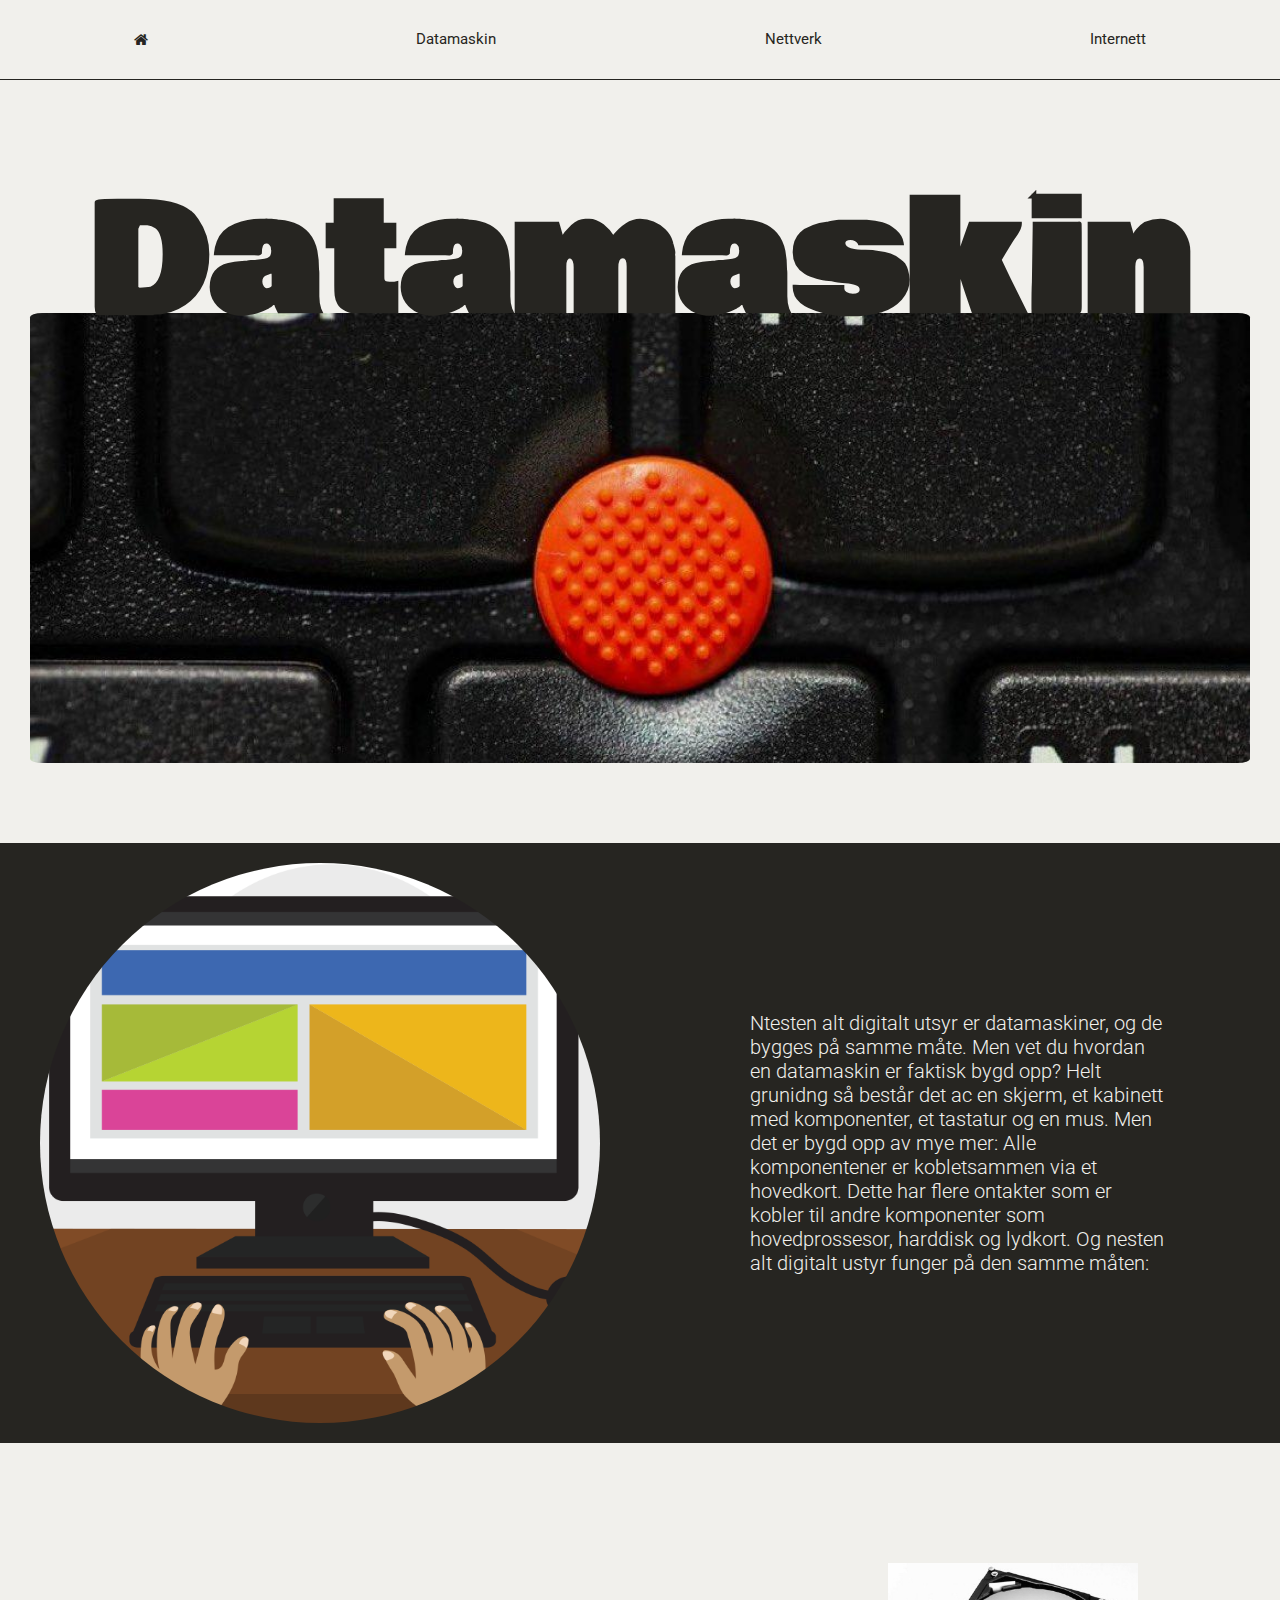
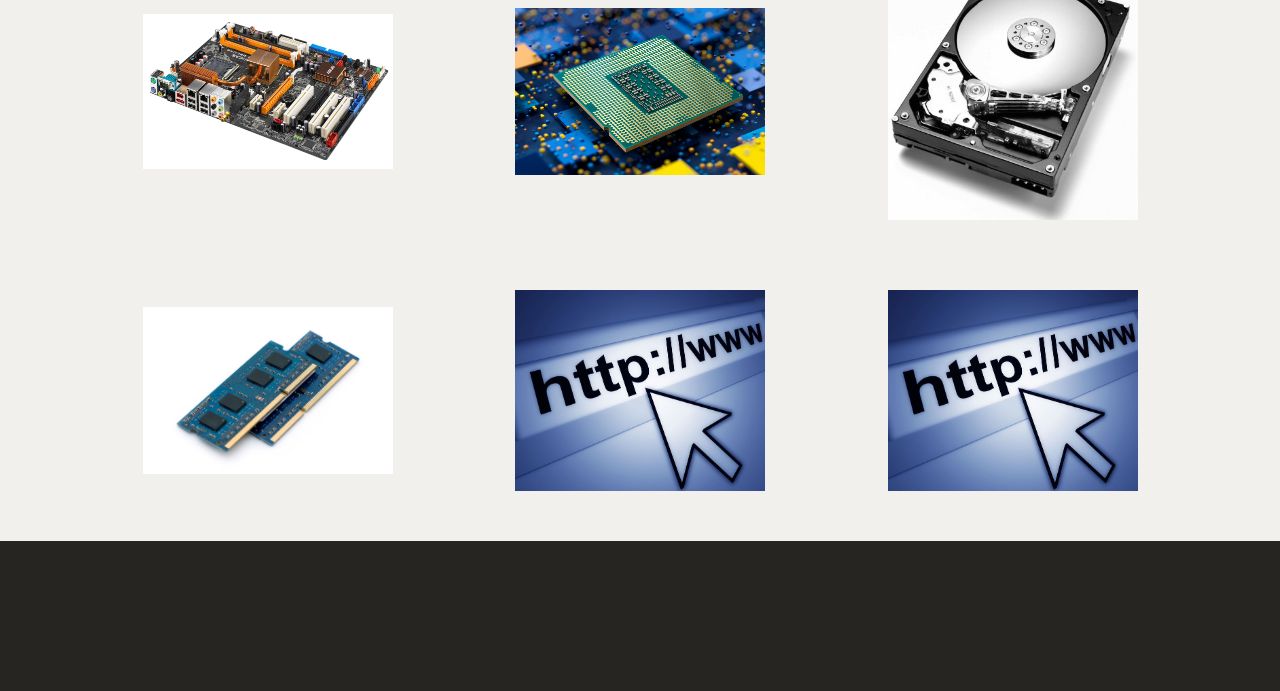
==== datamaskin.html @ 16591021 "Merge branch 'main' of https://github.com/annnemariej/Prosjekt-om-kommunikasjon-pc-utstyr" ====
<!DOCTYPE html>
<html lang="en">

<head>
    <meta charset="UTF-8">
    <meta name="viewport" content="width=device-width, initial-scale=1.0">
    <title>Datamaskin</title>
    <link rel="icon" type="image/x-icon" href="bilder/favicon/favicon_datamaskin.png">
    <link rel="stylesheet" type="text/css" href="style.css" />
    <link rel="stylesheet" href="https://cdnjs.cloudflare.com/ajax/libs/font-awesome/4.7.0/css/font-awesome.min.css">
    <style>
    </style>
</head>

<body class="datamaskin">
    <header>
        <nav>
            <a href="index.html" class="navknapp">
                <i class="fa fa-home"></i>
            </a>
            <a href="datamaskin.html" id="active" class="navknapp">
                Datamaskin
            </a>
            <a href="nettverk.html" class="navknapp">
                Nettverk
            </a>
            <a href="internett.html" class="navknapp">
                Internett
            </a>
        </nav>
        <div id="mellomrom">

        </div>
        <div class="overskrift">
            <h1>Datamaskin</h1>
        </div>
        <div class="hero-image">
        </div>

    </header>
    <main class="grid-container">
        <aside>
            <img class="bilde" src="bilder/datamaskin/pc.png">
        </aside>
        <article>
            <div class="hovedtekst">
                <p> Ntesten alt digitalt utsyr er datamaskiner, og de bygges på samme måte. Men vet du hvordan en datamaskin er faktisk bygd opp? 
                    Helt grunidng så består det ac en skjerm, et kabinett med komponenter, et tastatur og en mus. Men det er bygd opp av mye mer: Alle komponentener er kobletsammen via et hovedkort.
                    Dette har flere ontakter som er kobler til andre komponenter som hovedprossesor, harddisk og lydkort.   Og nesten alt digitalt ustyr funger på den samme måten:
                </p>
            </div>
        </article>
        <div class="bilder">
            <div class="bilde">
                <img src="bilder/datamaskin/hovedkortet.avif">
                <div class="tekst">
                    <p> Hovedkortet, kretskortet, brukes for å koble sammen de forskjellige delene i en datamaskin. 

                    </p>
                </div>
            </div>
            <div class="bilde">
                <img src="bilder/datamaskin/cpu.webp">
                <div class="tekst">
                    <p> I prosessoren blir koden i et dataprogram lest og utført.

                    </p>
                </div>
            </div>
            <div class="bilde">
                <img src="bilder/datamaskin/harddisk.png">
                <div class="tekst">
                    <p> Hardisken, sekundærminnet, lagrer operativsystem programmer og datafiler. PÅ grunn av dette har den stor lagringskapasitet.

                    </p>
                </div>
          
            </div>

            <div class="mellomrom">

            </div>

            <div class="bilde">
                <img src="bilder/datamaskin/ram.jpeg">
                <div class="tekst">
                    <p>I minnebrikket, også kjent som hurtigminne eller RAM, ligger de andre programmene og dataene som skal brukes lagret.

                    </p>
                </div>
            </div>
            <div class="bilde">
                <img src="bilder/internett/internett_bilde1.jpeg">
                <div class="tekst">
                    <p> Grafikkort tolker bilder og videoer og viser punktgraf på skjermen.

                    </p>
                </div>
            </div>
            <div class="bilde">
                <img src="bilder/internett/internett_bilde1.jpeg">
                <div class="tekst">
                    <p>Nettverkskortet har kommunikasjon med andre datamaskiner og enheter i omgivelsene. Kommunikasjonen er enten via kabel (ethernet, fiber) eller trådløst (Wi-Fi).

                    </p>
                </div>
        
            </div>
        </div>
    </main>
    <footer>

    </footer>
</body>

</html>
---- style.css ----
@import url('https://fonts.googleapis.com/css2?family=Roboto+Flex:opsz,wght@8..144,100..1000&family=Roboto:ital,wght@0,100;0,300;0,400;0,500;0,700;0,900;1,100;1,300;1,400;1,500;1,700;1,900&family=Rubik+80s+Fade&display=swap');
@import url('https://fonts.googleapis.com/css2?family=Poiret+One&family=Roboto+Flex:opsz,wght@8..144,100..1000&family=Roboto:ital,wght@0,100;0,300;0,400;0,500;0,700;0,900;1,100;1,300;1,400;1,500;1,700;1,900&family=Rubik+80s+Fade&family=Space+Grotesk:wght@300..700&display=swap');
@import url('https://fonts.googleapis.com/css2?family=Bowlby+One&family=Poiret+One&family=Roboto+Flex:opsz,wght@8..144,100..1000&family=Roboto:ital,wght@0,100;0,300;0,400;0,500;0,700;0,900;1,100;1,300;1,400;1,500;1,700;1,900&family=Rubik+80s+Fade&family=Space+Grotesk:wght@300..700&display=swap');

/* CSS style reset*/

* {
    margin: 0;
    padding: 0;
    box-sizing: border-box;
}

img {
    width: 100%;
}

/* Slutt av CSS style reset */

body {
    font-family: 'Roboto';
    font-weight: 100;
    background-color: rgb(241 240 236);
}

footer {
    height: 150px;
    margin-top: 30px;
    background-color: rgb(38, 37, 33);
    color: rgb(241 240 236);
}

/*HEADER*/

/* NAV */

header {
    margin-bottom: 50px;
}

nav {
    height: 80px;
    width: 100%;
    background-color: rgb(241 240 236);
    position: fixed;
    display: flex;
    justify-content: space-around;
    align-items: center;
    text-align: center;
    z-index: 1000;
    border-bottom: 1px solid rgb(38, 37, 33);
}

.internett nav {}

.navknapp {
    color: rgb(38, 37, 33);
    background-color: rgb(241 240 236);
    height: 80px;
    display: flex;
    align-items: center;
    font-size: 15px;
    text-decoration: none;
    font-family: 'Roboto';
    font-weight: 400;
    padding-inline: 20px;
    border-bottom: 0.5px solid rgb(38, 37, 33);

}

.navknapp:hover {
    background-color: rgb(88, 87, 85) !important;
    color: rgb(241 240 236);
    height: 80%;
    border-radius: 10%;
    animation: shaking 0.2s;
}

.fa-home {
    font-size: 90px;

}



#mellomrom {
    height: 70px;
    width: 100%;
}

/*nav a#active {
    background-color: rgb(38, 37, 33);
    color: rgb(66, 64, 55);
}*/



nav::after {
    content: '';
    position: absolute;
    height: 1px;
    background-color: rgb(38, 37, 33);
    bottom: 0;
    left: 0;
    margin: auto;
    height: 80%;
    border-radius: 10%;
    z-index: 9999;
}

@keyframes shaking {

    0%,
    50%,
    100% {
        transform: rotate(0deg);
    }

    20% {
        transform: rotate(3deg);
    }

    70% {
        transform: rotate(-3deg);
    }


}

/*NAV*/


.overskrift {
    display: flex;
    position: relative;
    color: rgb(38, 37, 33);
    font-size: 120px;
    justify-content: center;
    margin-bottom: 0;
    margin-top: 40px;
}

.overskrift h1 {
    font-family: "Bowlby One", sans-serif;
    font-weight: 900;
    font-size: 149px;
}

.index .overskrift {
    display: flex;
    position: relative;
    color: rgb(241 240 236);
    font-size: 120px;
    justify-content: center;
    margin-bottom: 0;
    margin-top: -7px;
    text-align: center;
    font-family: "Bowlby One", sans-serif;
    font-weight: 900;
    font-size: 50px;
}

header {
    margin-bottom: 50px;
}

#mellomrom {
    height: 105px;
    width: 100%;
}


/* HERO IMAGE*/

.index .hero-image {
    background-image: url(bilder/index/hero_image_index.jpg);
    background-size: cover;
    background-position: 100% 48%;
    display: flex;
    justify-content: center;
    margin: 30px;
    margin-top: -10px;
    border-radius: 1%;
    align-items: center;
    line-height: 150px;
}

.index .hero-image {
    height: 80vh;
    width: 100%;
}

.internett .hero-image {
    background-image: url(bilder/internett/internett_hero_image.jpg);
    background-size: cover;
    height: 450px;
    display: flex;
    justify-content: center;
    margin: 30px;
    margin-top: -66px;
    border-radius: 1%;
}

.internett .hero-image {
    height: 450px;
}

.datamaskin .hero-image {
    background-image: url(bilder/datamaskin/hero_image_datamaskin.jpg);
    background-size: cover;
    height: 450px;
    display: flex;
    justify-content: center;
    margin: 30px;
    margin-top: -66px;
    margin-bottom: 80px;
    border-radius: 1%;
}

.nettverk .hero-image {
    background-image: url(bilder/nettverk/nettverk_hero_image.jpg);
    background-size: cover;
    height: 450px;
    display: flex;
    justify-content: center;
    margin: 30px;
    margin-top: -66px;
    border-radius: 1%;
}

/* BODY*/

/* GRID CONTAINER*/

.grid-container {
    display: grid;
    grid-template-columns: 1fr 1fr 1fr 1fr;
}

.index .grid-container {
    grid-template-columns: 1fr 1fr 1fr 1fr;
    row-gap: 50px;
}

.internett .grid-container {
    display: grid;
    grid-template-columns: 1fr 1fr 1fr 1fr;

}

.datamaskin .grid-container {
    display: grid;
    grid-template-columns: 1fr 1fr 1fr 1fr;
    row-gap: 100px;

}

.nettverk .grid-container {
    display: grid;
    grid-template-columns: 1fr 1fr;
    grid-auto-rows: 450px;
    align-items: center;
    row-gap: 100px;

}

/* INDEX INNHOLD*/

.index article {
    grid-column: 1/3;
    grid-row: 1/3;
    padding: 20px;
    background-color: rgb(241 240 236);
    color: rgb(38, 37, 33);
    display: flex;
    align-items: center;
    justify-content: center;
}

.index aside {
    grid-column: 3/5;
    grid-row: 1/3;
    padding: 20px;
    background-color: rgb(241 240 236);
    color: rgb(38, 37, 33);
    display: flex;
    justify-content: center;
    align-items: center;
}

.index .bilder {
    grid-column: 1/5;
    grid-row: 3/5;
    background-color: rgb(241 240 236);
    color: rgb(38, 37, 33);
    display: flex;
    justify-content: space-evenly;
}


.index .fa-home {
    font-size: 40px;
}

.index .bilder .bilde:hover .tekst {
    opacity: 1;
    color: black;
    font-weight: 300;
}

.index .bilder .bilde {
    display: flex;
    justify-content: center;
    align-items: center;
}

.index .tekst {
    width: 200px;
    font-size: 12px;
    opacity: 0;
    position: absolute;
    display: flex;
    text-align: center;
    transition: 1.3s;
    font-weight: 300;
}

.index .bilder .bilde img {
    width: 300px;
    border-radius: 50%;
    height: 300px;
    object-fit: cover;
}

.index .bilder .bilde:hover img {
    opacity: 0.1;
}

.index .hovedtekst {
    width: 50%;
}

.index aside .bilde {
    width: 65%;
    padding: 20px;
}

/*INTERNETT INNHOLD*/

.internett aside {
    grid-column: 1/2;
    grid-row: 1/5;
    background-color: rgb(241 240 236);
    display: flex;
    flex-direction: column;
    justify-content: space-between;
    align-items: center;
}

.internett article {
    grid-column: 2/4;
    grid-row: 1/5;
    padding: 20px;
    background-color: rgb(241 240 236);
    display: flex;
    justify-content: center;

}

.internett .bilder {
    grid-column: 4/5;
    grid-row: 1/5;
    padding: 20px;
    background-color: rgb(241 240 236);
    display: flex;
    flex-direction: column;
    align-items: center;
    justify-content: space-between;
    flex-wrap: wrap;
    position: relative;
}

.internett aside .bilde {
    width: 100%;
    padding: 20px;
}

#bilde_lang {
    height: 400px;
    padding: 20px;
    object-fit: cover;
}

.internett .tekst {
    width: 200px;
    font-size: 12px;
    opacity: 0;
    position: absolute;
    flex-wrap: nowrap;
    display: flex;
    text-align: center;
    transition: 1.3s;
    font-weight: 300;
}

.internett .hovedtekst {
    width: 50%;
}

.internett .under_tekst {
    position: relative;
    font-size: 12px;
    width: 80%;
    padding: 20px;
}

.internett .bilder img {
    width: 250px;
}

.internett .bilder .sticker img {
    width: 70px;
    transform: translate(100%, 50%);
    position: absolute;
    z-index: 999;
}

.internett .bilder .bilde:hover img {
    opacity: 0.1;
}

.internett .bilder .bilde:hover .sticker img {
    opacity: 1;
}

.internett .bilder .bilde:hover .sticker {
    animation: shaking 0.3s;
}

.intenett .bilder .bilde:hover .tekst {
    opacity: 1;
    color: black;
    font-weight: 300;
}



.internett .bilde .sticker {
    position: absolute;
    transform: translate(100%, 50%);
    z-index: 999;
}

.internett .bilde {
    display: flex;
    align-items: center;
    justify-content: center;
}

.internett .fa-home {
    font-size: 40px;
}

/* DATAMASKIN INNHOLD*/

.datamaskin aside {
    grid-column: 1/3;
    grid-row: 1/2;
    background-color: rgb(38, 37, 33);
    display: flex;
    justify-content: center;
    align-items: center;
}

.datamaskin article {
    grid-column: 3/5;
    grid-row: 1/2;
    padding: 20px;
    background-color: rgb(38, 37, 33);
    display: flex;
    justify-content: center;
    align-items: center;

}

.datamaskin .bilder {
    grid-column: 1/5;
    grid-row: 2/4;
    padding: 20px;
    background-color: rgb(241 240 236);
    display: flex;
    align-items: center;
    justify-content: space-evenly;
    flex-wrap: wrap;
    position: relative;
}

.datamaskin aside .bilde {
    width: 600px;
    padding: 20px;
    border-radius: 50%;
    height: 600px;
    object-fit: cover;
}

.datamaskin .tekst {
    width: 200px;
    font-size: 12px;
    opacity: 0;
    position: absolute;
    flex-wrap: nowrap;
    display: flex;
    text-align: center;
    font-weight: 300;
    transition: 1.3s;
}

.datamaskin .hovedtekst {
    width: 70%;
    color: rgb(241 240 236);
    font-size: 20px;
    font-weight: 300;
}

.datamaskin .bilder img {
    width: 250px;
}

.datamaskin .bilder .bilde:hover img {
    opacity: 0.1;
}

.datamaskin .bilder .bilde:hover .sticker img {
    opacity: 1;
}

.datamaskin .bilder .bilde:hover .tekst {
    opacity: 1;
    color: black;
    font-weight: 300;
}

.datamaskin .bilder .bilde {
    display: flex;
    justify-content: center;
    align-items: center;
}

.datamaskin .mellomrom {
    width: 100%;
    height: 70px;
}

/*NETTVERK INNHOLD*/
.nettverk .bilder {
    grid-column: 1/3;
    grid-row: 3/4;
    padding: 20px;
    background-color: rgb(241 240 236);
    display: flex;
    flex-direction: row;
    align-items: center;
    justify-content: space-evenly;
    position: relative;
}

.nettverk #aside1 {
    grid-column: 1/2;
    grid-row: 1/2;
    background-color: rgb(241 240 236);
    display: flex;
    justify-content: center;
    align-items: center;
}

.nettverk #aside2 {
    grid-column: 2/3;
    grid-row: 2/3;
    background-color: rgb(241 240 236);
    display: flex;
    flex-direction: column;
    justify-content: space-between;
    align-items: center;
}

.nettverk #article1 {
    grid-column: 2/3;
    grid-row: 1/2;
    background-color: rgb(241 240 236);
    display: flex;
    justify-content: center;
    padding: 20px;
}

.nettverk #article2 {
    grid-column: 1/2;
    grid-row: 2/3;
    background-color: rgb(241 240 236);
    display: flex;
    justify-content: center;
    padding: 20px;
}

.nettverk  img {
    width: 80%;
}

.nettverk .bilder .bilde:hover img {
    opacity: 0.1;
}

.nettverk .bilder .bilde:hover .sticker img {
    opacity: 1;
}

.nettverk .bilder .bilde:hover .tekst {
    opacity: 1;
    color: black;
    font-weight: 300;
}

.nettverk .bilder .bilde {
    display: flex;
    justify-content: center;
    align-items: center;
}

.nettverk .tekst {
    width: 200px;
    font-size: 12px;
    opacity: 0;
    position: absolute;
    flex-wrap: nowrap;
    display: flex;
    text-align: center;
    transition: 1.3s;
    font-weight: 300;
}

.nettverk .under_tekst {
    display: flex;
    width: 60%;
    padding: 20px;
}

.nettverk .fa-home {
    font-size: 40px;
}

/*FOOTER*/

footer {
    height: 150px;
    margin-top: 30px;
    background-color: rgb(38, 37, 33);
    color: rgb(241 240 236);
}


/* MEDIA QUERIES*/
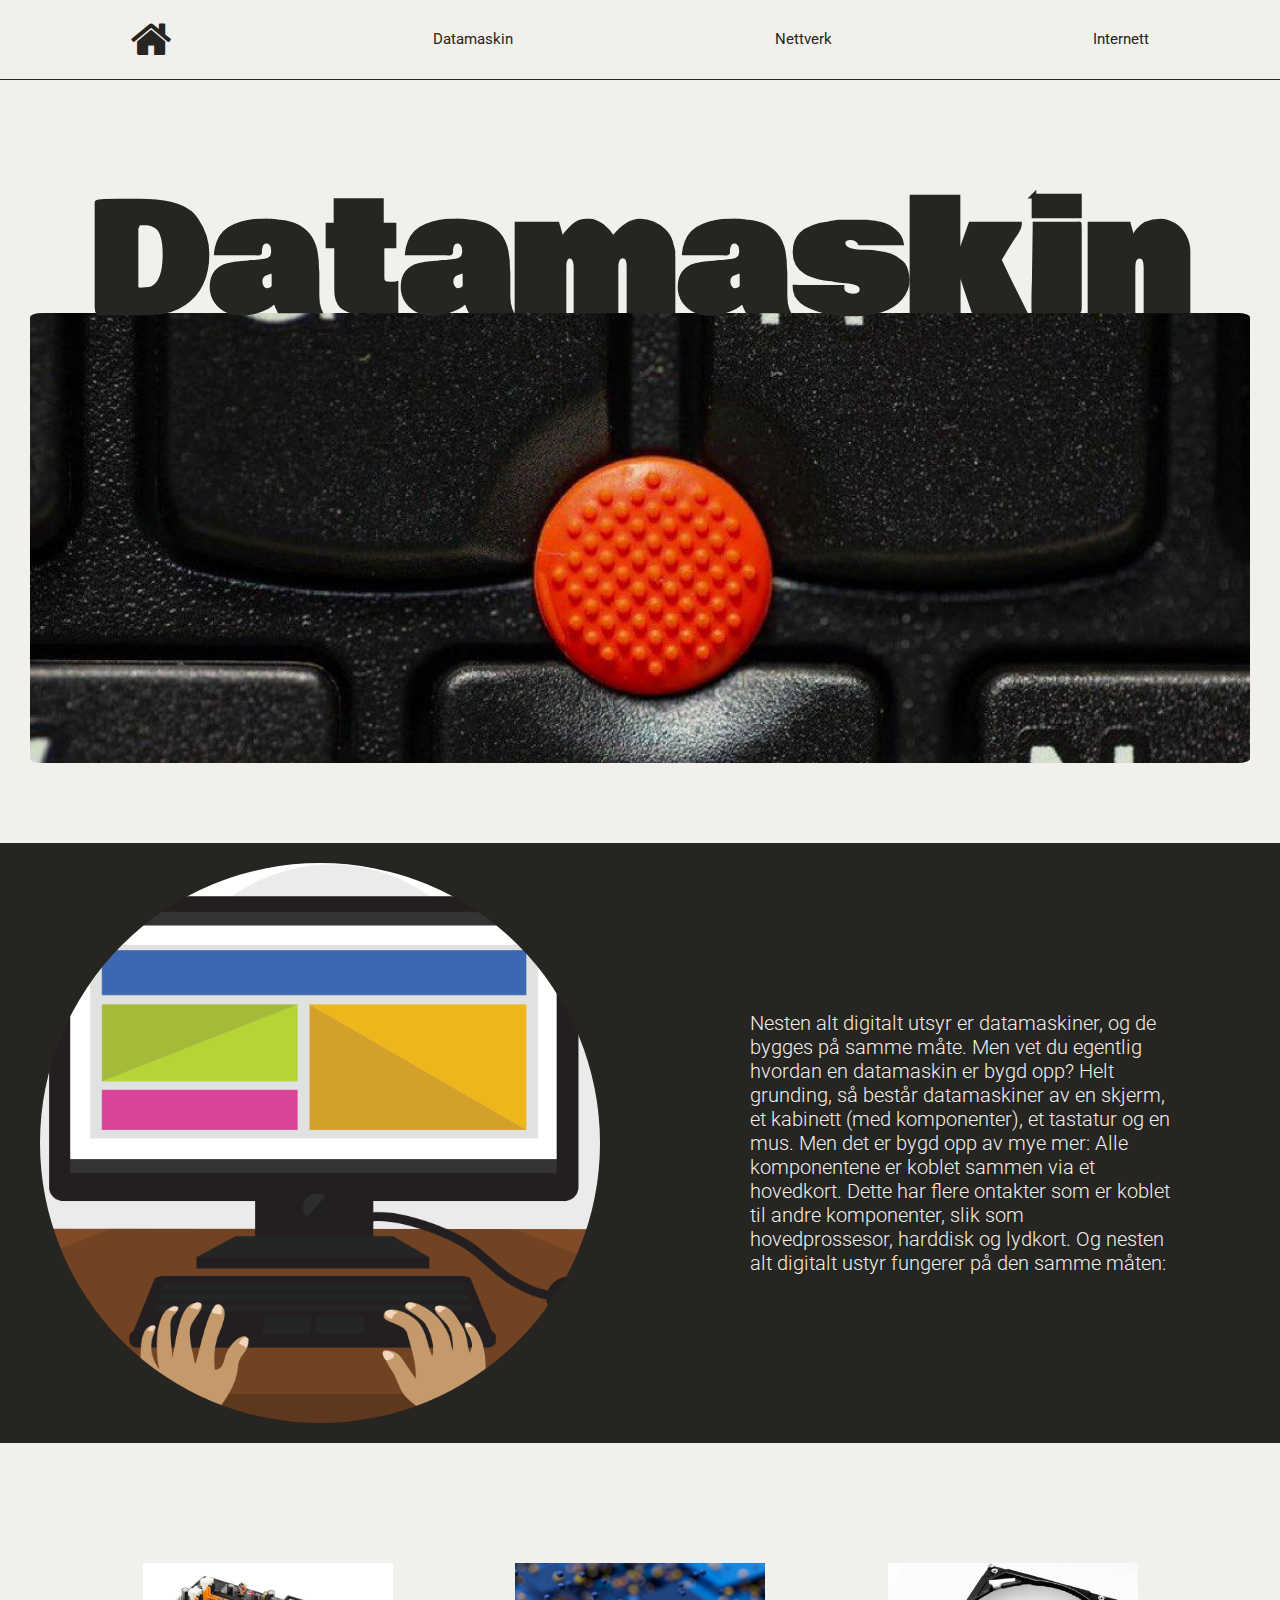
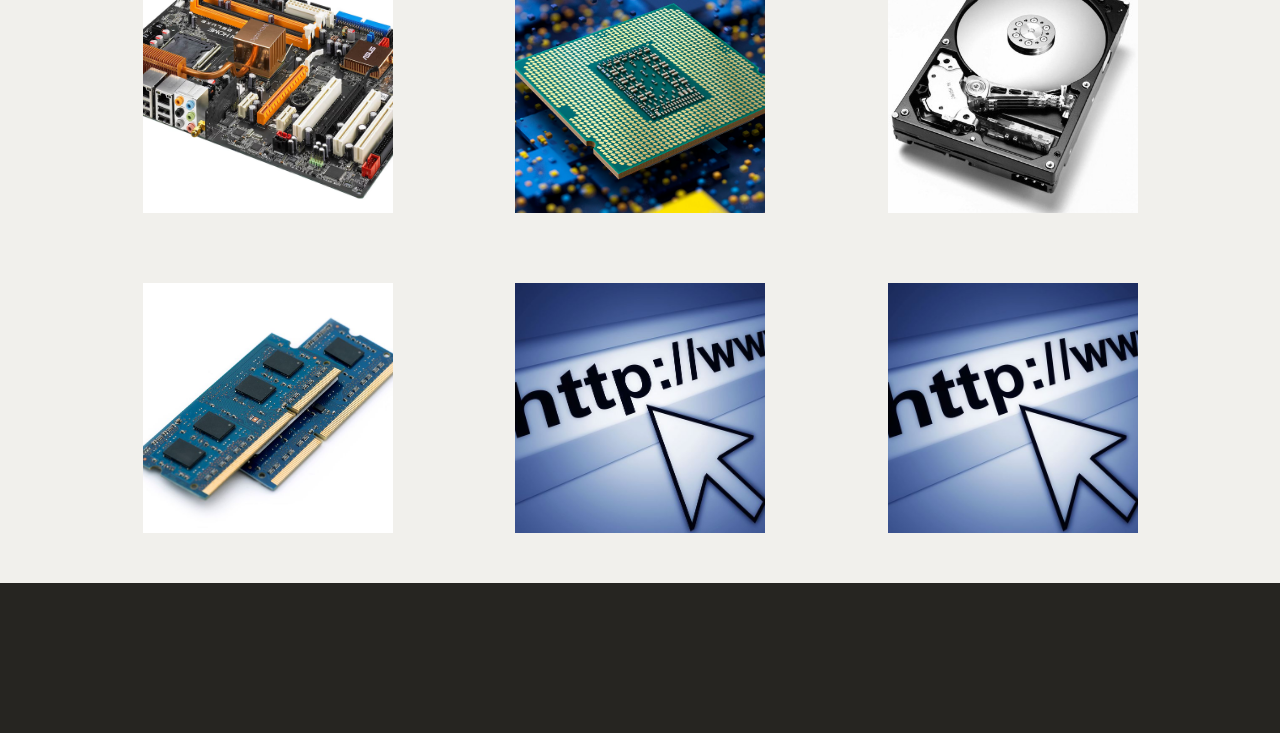
==== commit 272be152: "fiksa på noen skrivefeil" ====
--- a/datamaskin.html
+++ b/datamaskin.html
@@ -44,9 +44,9 @@
         </aside>
         <article>
             <div class="hovedtekst">
-                <p> Ntesten alt digitalt utsyr er datamaskiner, og de bygges på samme måte. Men vet du hvordan en datamaskin er faktisk bygd opp? 
-                    Helt grunidng så består det ac en skjerm, et kabinett med komponenter, et tastatur og en mus. Men det er bygd opp av mye mer: Alle komponentener er kobletsammen via et hovedkort.
-                    Dette har flere ontakter som er kobler til andre komponenter som hovedprossesor, harddisk og lydkort.   Og nesten alt digitalt ustyr funger på den samme måten:
+                <p> Nesten alt digitalt utsyr er datamaskiner, og de bygges på samme måte. Men vet du egentlig hvordan en datamaskin er bygd opp? 
+                    Helt grunding, så består datamaskiner av en skjerm, et kabinett (med komponenter), et tastatur og en mus. Men det er bygd opp av mye mer: Alle komponentene er koblet sammen via et hovedkort.
+                    Dette har flere ontakter som er koblet til andre komponenter, slik som hovedprossesor, harddisk og lydkort.   Og nesten alt digitalt ustyr fungerer på den samme måten:
                 </p>
             </div>
         </article>
--- a/style.css
+++ b/style.css
@@ -76,7 +76,7 @@
 }
 
 .fa-home {
-    font-size: 90px;
+    font-size: 44px !important;
 
 }
 
@@ -436,7 +436,7 @@
     animation: shaking 0.3s;
 }
 
-.intenett .bilder .bilde:hover .tekst {
+.internett .bilder .bilde:hover .tekst {
     opacity: 1;
     color: black;
     font-weight: 300;
@@ -492,6 +492,14 @@
     justify-content: space-evenly;
     flex-wrap: wrap;
     position: relative;
+}
+
+.datamaskin .bilder img {
+    width: 20%; 
+    aspect-ratio: 1; 
+    object-fit: cover; 
+    max-width: 100%; 
+    height: auto;
 }
 
 .datamaskin aside .bilde {
@@ -653,6 +661,9 @@
     margin-top: 30px;
     background-color: rgb(38, 37, 33);
     color: rgb(241 240 236);
+    display: flex;
+    align-items: center;
+    justify-content: center;
 }
 
 
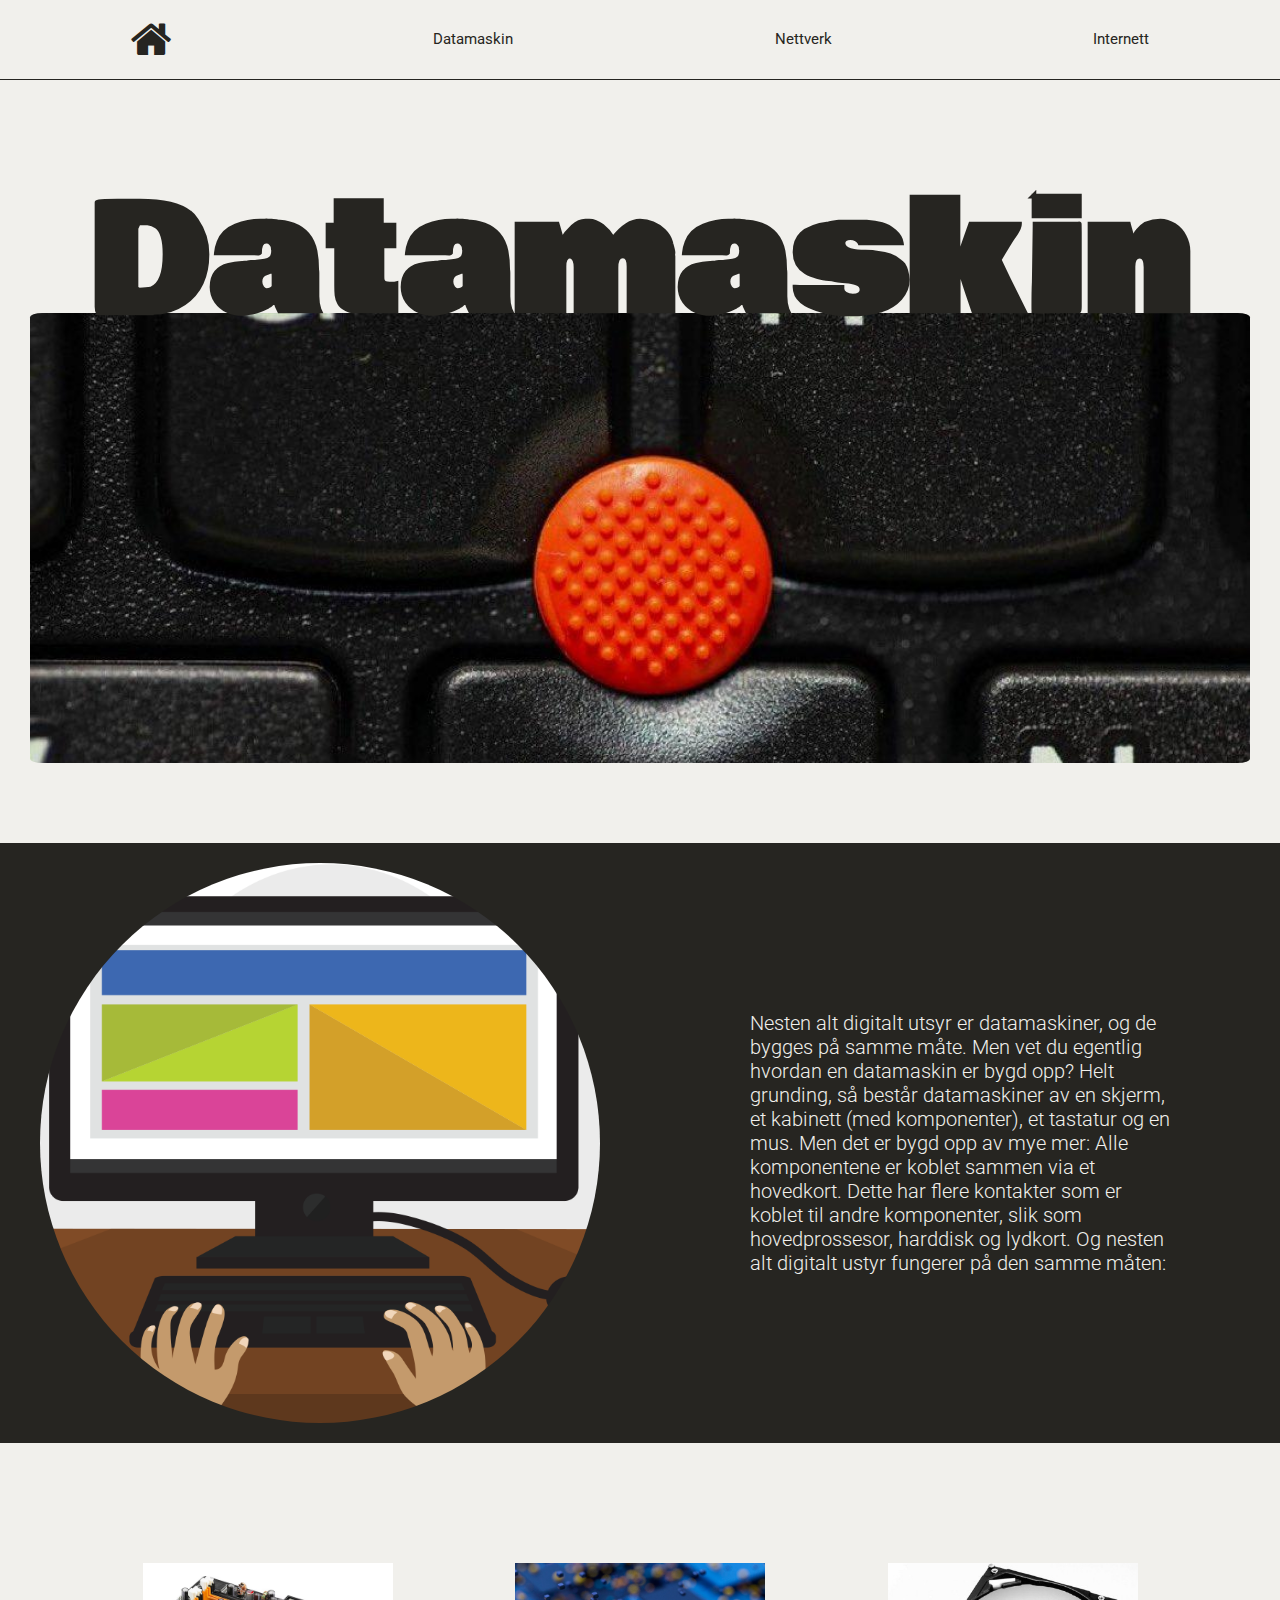
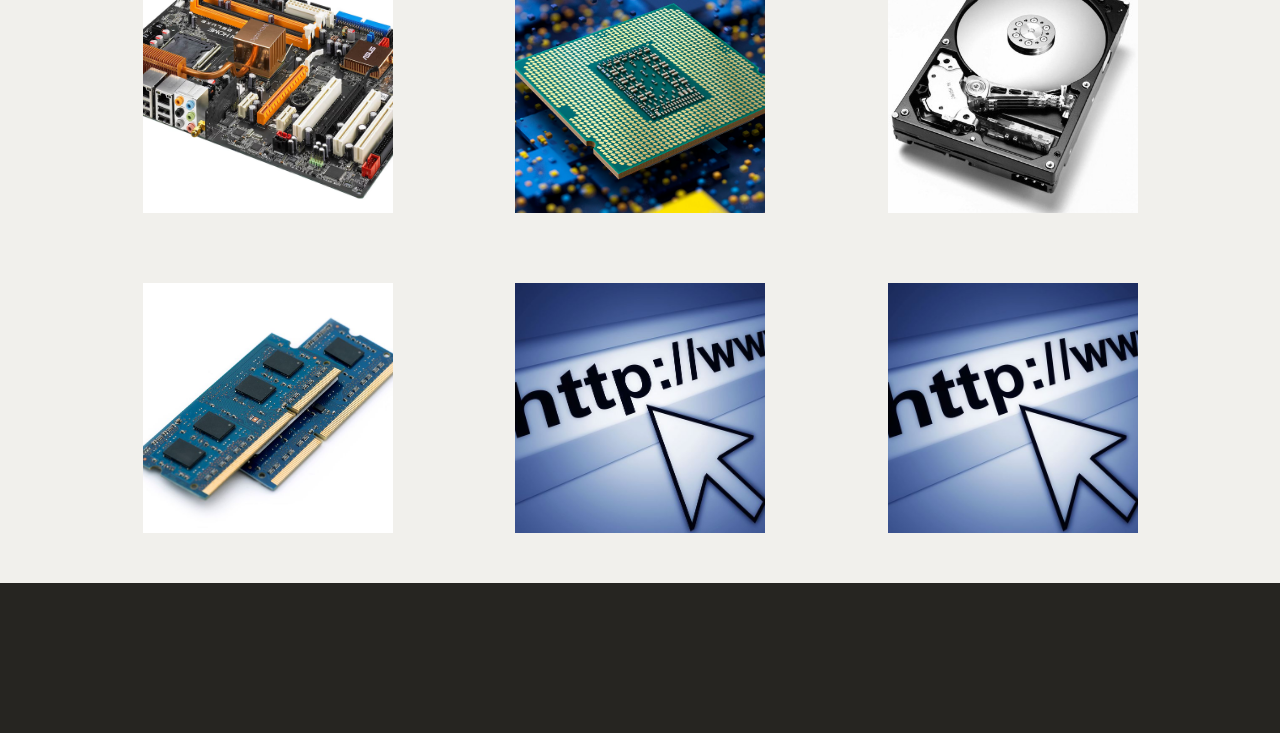
==== commit 5ef47656: "kontakter?" ====
--- a/datamaskin.html
+++ b/datamaskin.html
@@ -46,7 +46,7 @@
             <div class="hovedtekst">
                 <p> Nesten alt digitalt utsyr er datamaskiner, og de bygges på samme måte. Men vet du egentlig hvordan en datamaskin er bygd opp? 
                     Helt grunding, så består datamaskiner av en skjerm, et kabinett (med komponenter), et tastatur og en mus. Men det er bygd opp av mye mer: Alle komponentene er koblet sammen via et hovedkort.
-                    Dette har flere ontakter som er koblet til andre komponenter, slik som hovedprossesor, harddisk og lydkort.   Og nesten alt digitalt ustyr fungerer på den samme måten:
+                    Dette har flere kontakter som er koblet til andre komponenter, slik som hovedprossesor, harddisk og lydkort.   Og nesten alt digitalt ustyr fungerer på den samme måten:
                 </p>
             </div>
         </article>
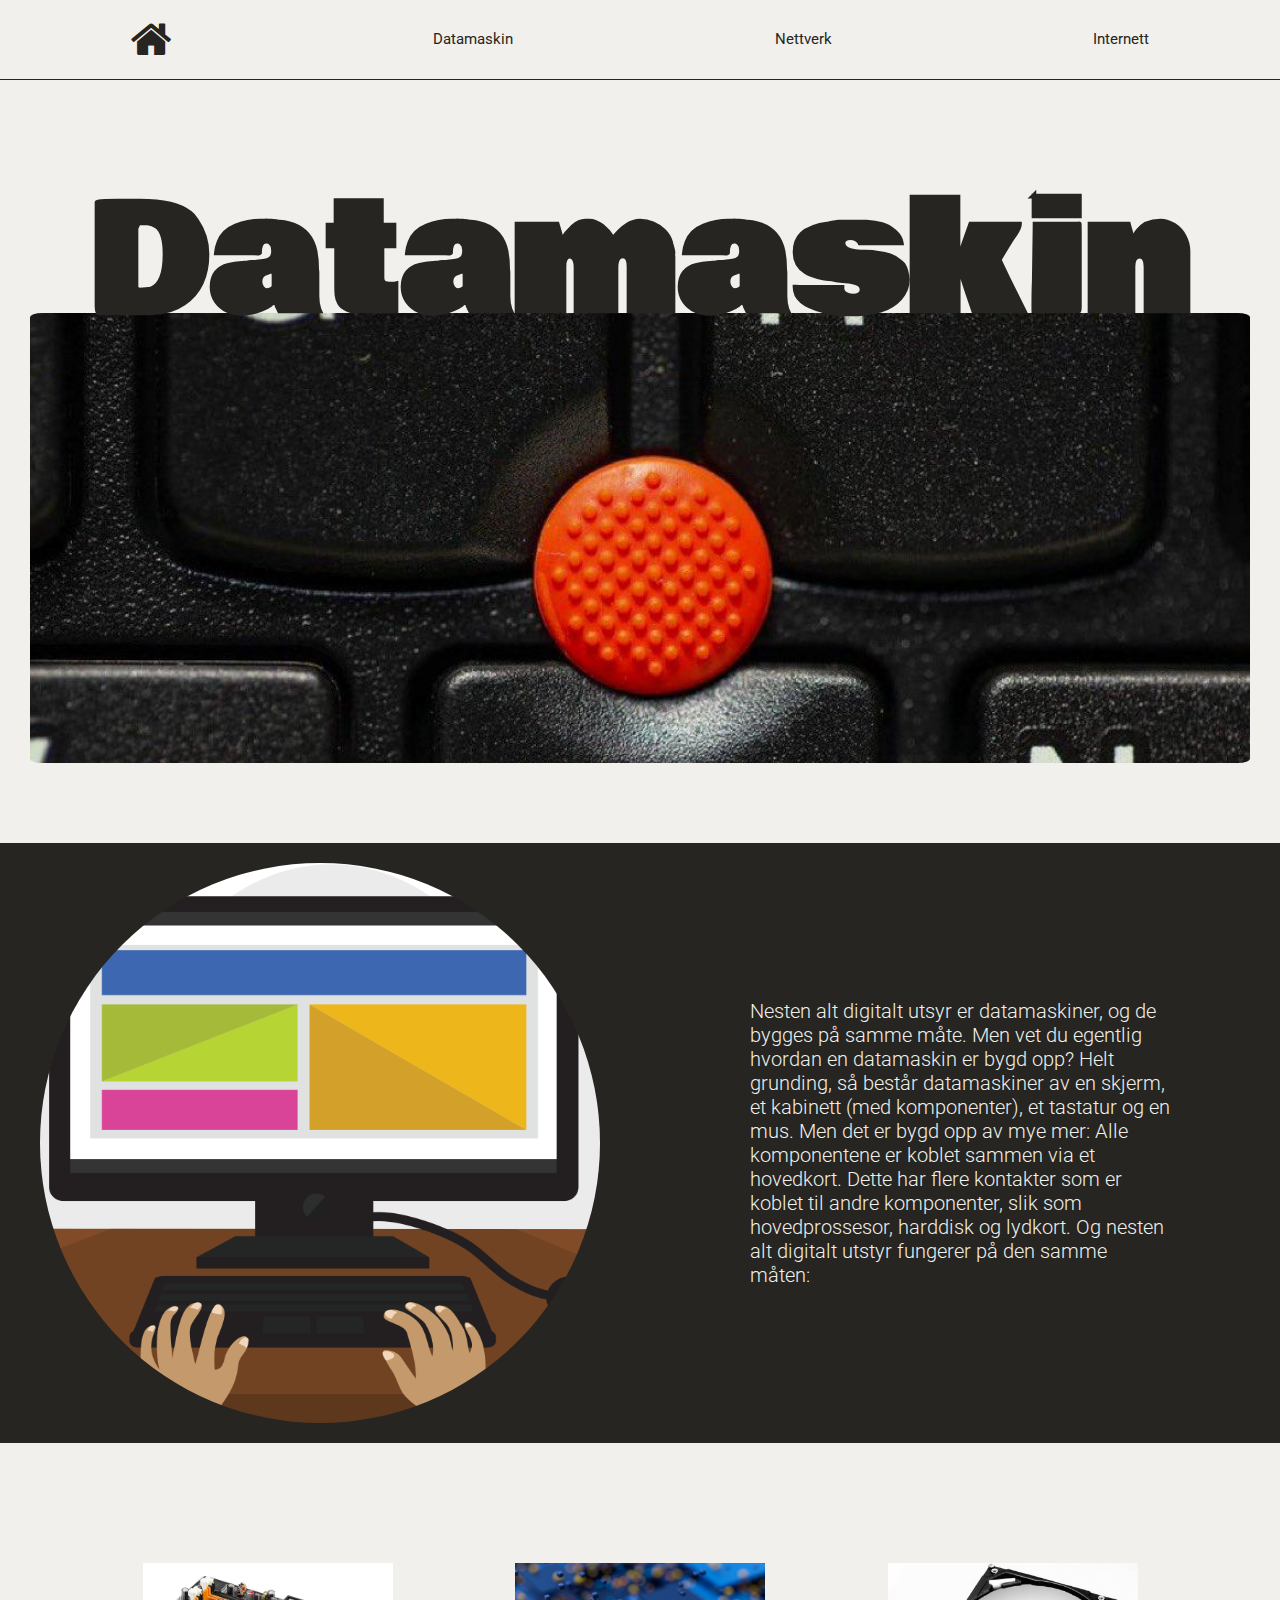
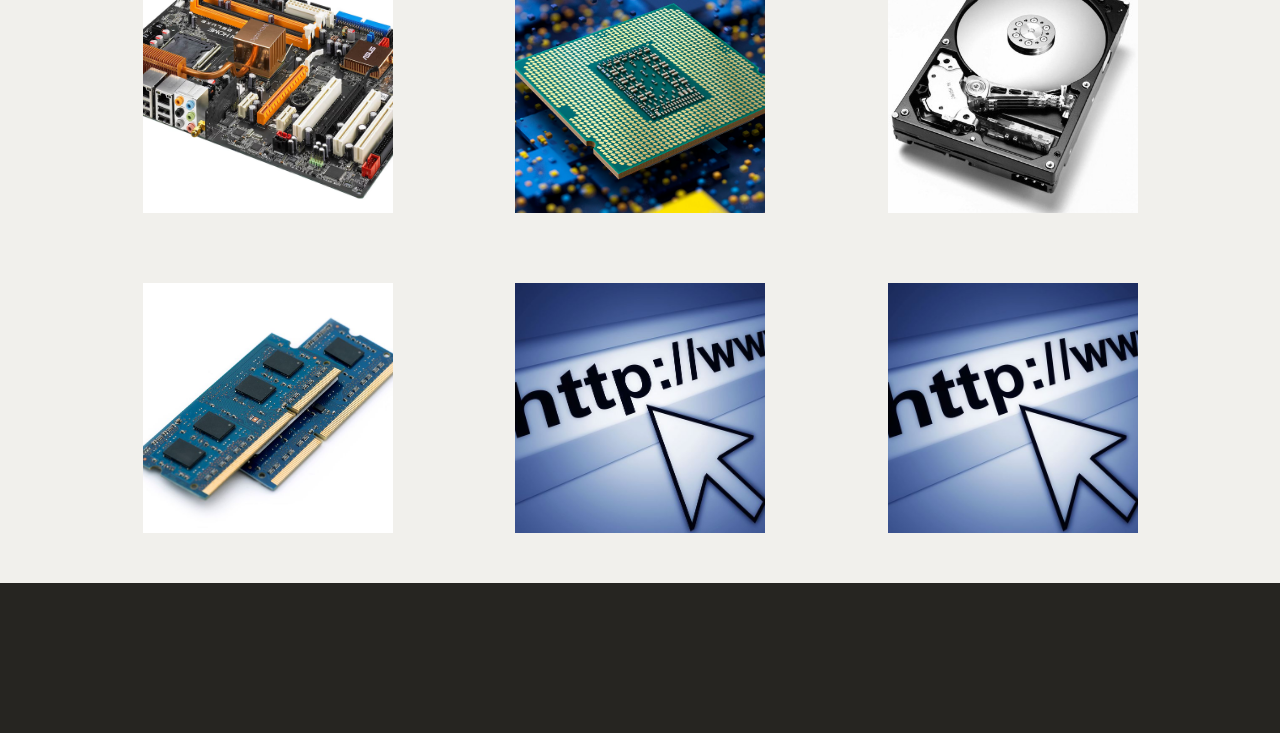
==== commit 4a827f26: "liten retting" ====
--- a/datamaskin.html
+++ b/datamaskin.html
@@ -46,7 +46,7 @@
             <div class="hovedtekst">
                 <p> Nesten alt digitalt utsyr er datamaskiner, og de bygges på samme måte. Men vet du egentlig hvordan en datamaskin er bygd opp? 
                     Helt grunding, så består datamaskiner av en skjerm, et kabinett (med komponenter), et tastatur og en mus. Men det er bygd opp av mye mer: Alle komponentene er koblet sammen via et hovedkort.
-                    Dette har flere kontakter som er koblet til andre komponenter, slik som hovedprossesor, harddisk og lydkort.   Og nesten alt digitalt ustyr fungerer på den samme måten:
+                    Dette har flere kontakter som er koblet til andre komponenter, slik som hovedprossesor, harddisk og lydkort.   Og nesten alt digitalt utstyr fungerer på den samme måten:
                 </p>
             </div>
         </article>
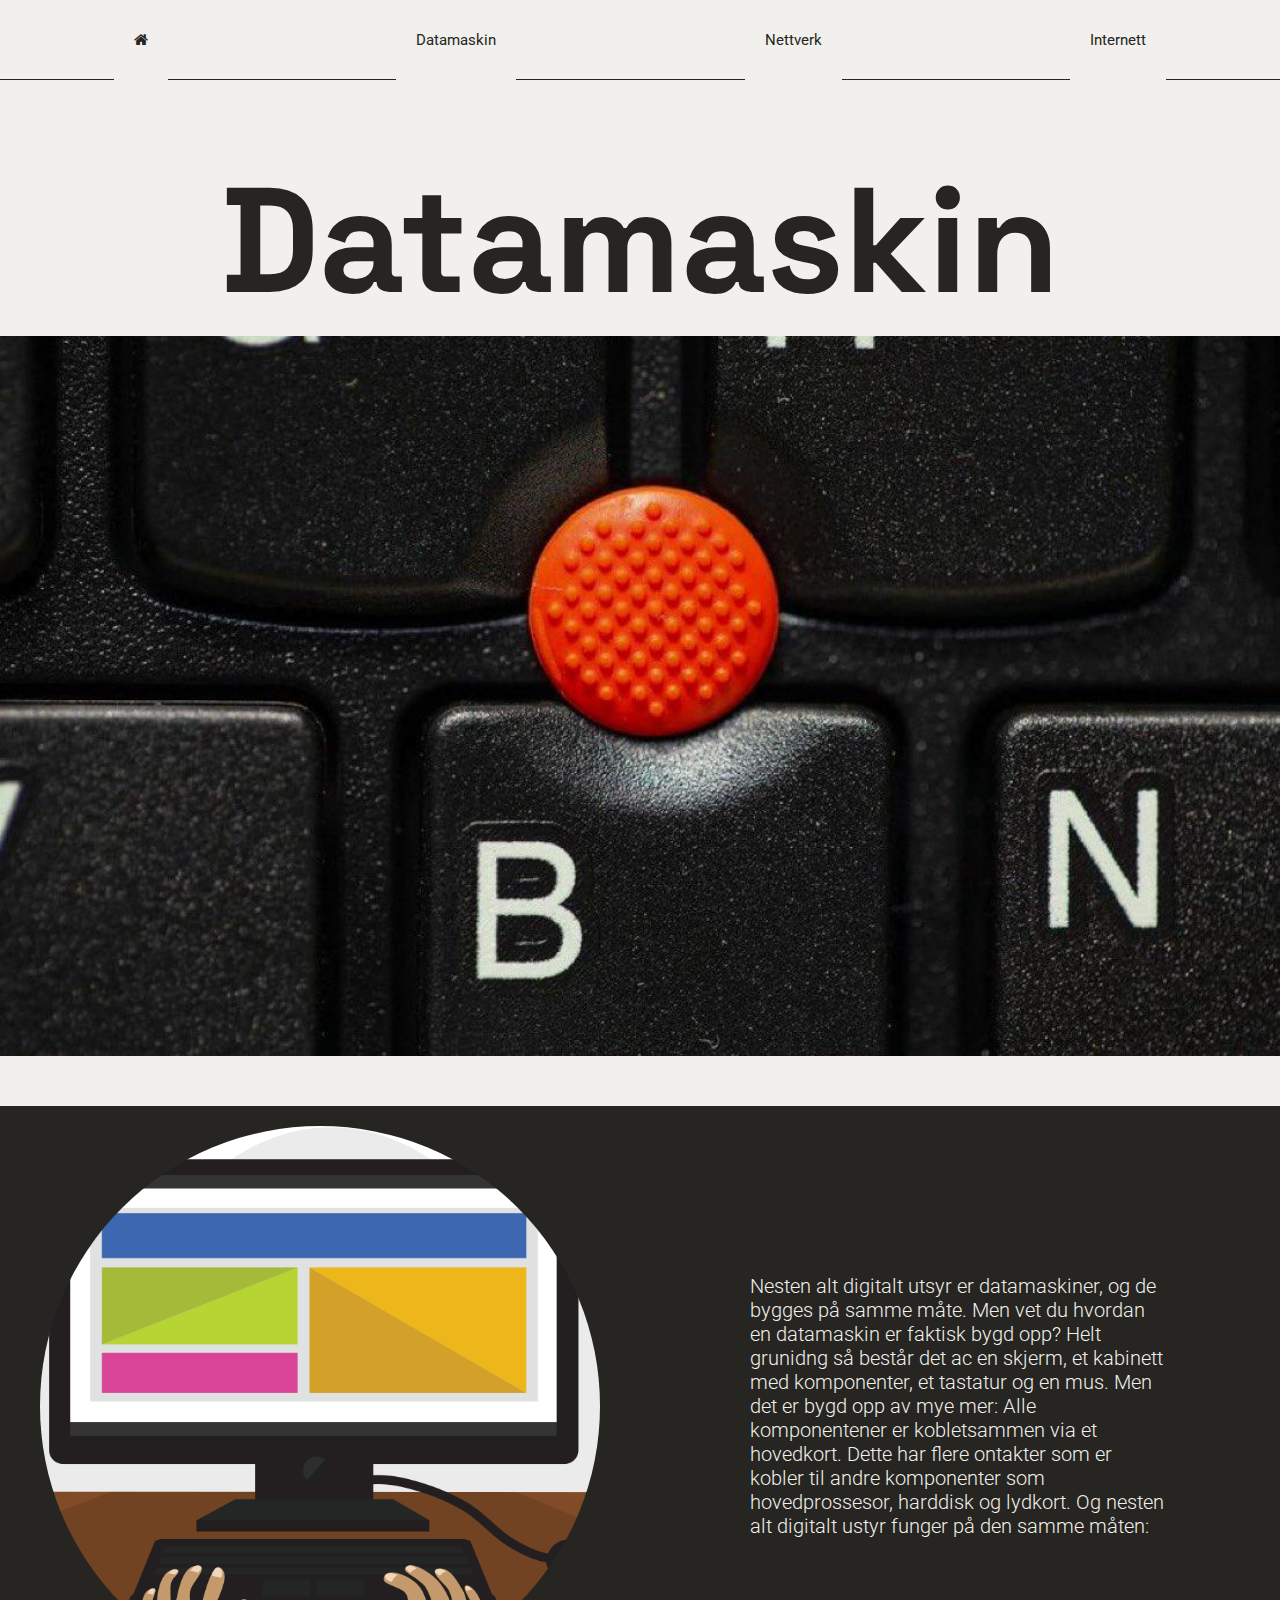
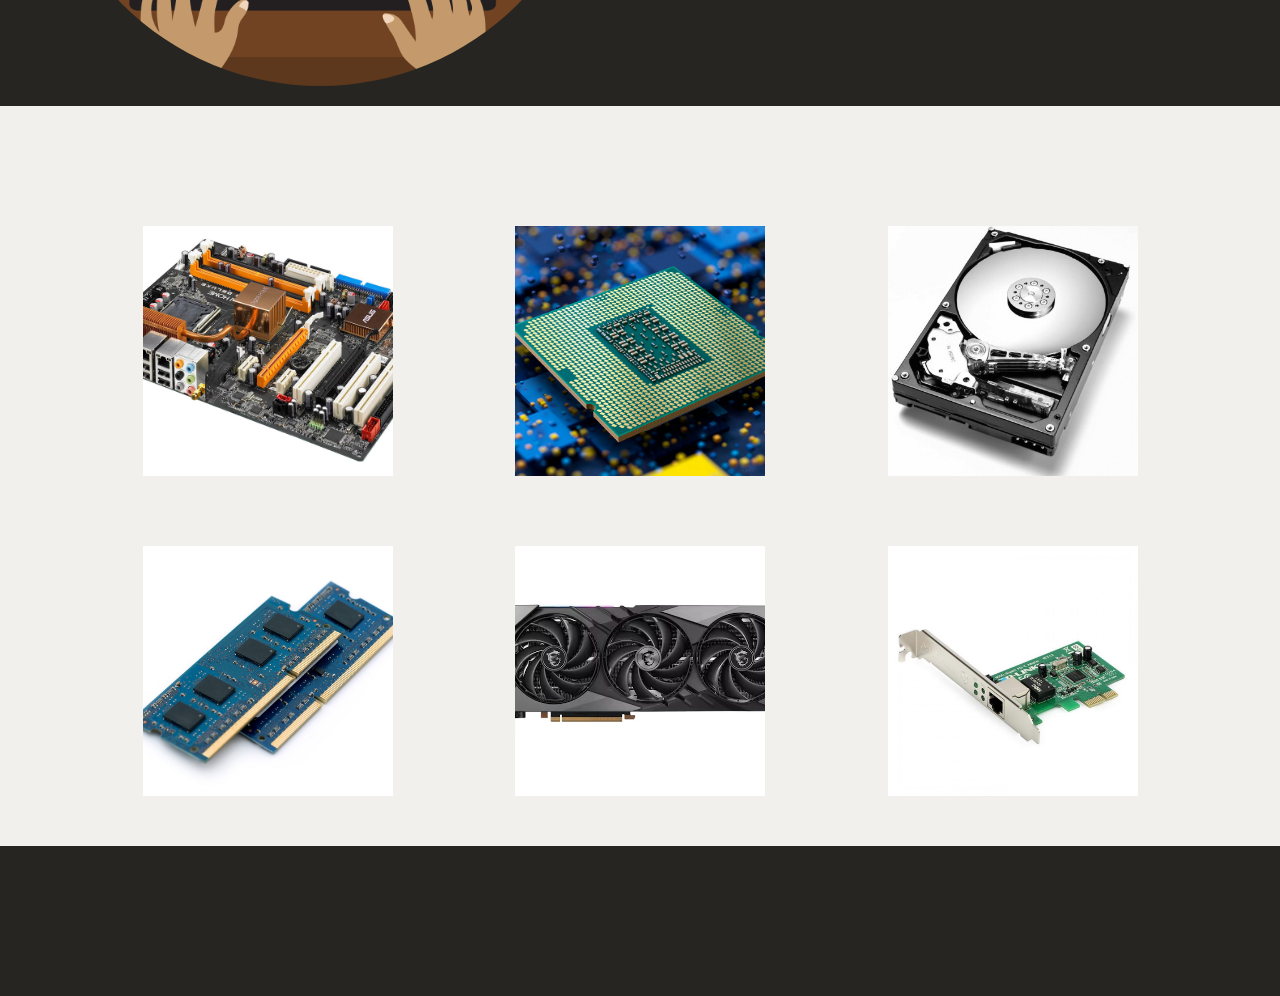
==== commit f4f5ab24: "fikset alle hero image" ====
--- a/datamaskin.html
+++ b/datamaskin.html
@@ -44,9 +44,9 @@
         </aside>
         <article>
             <div class="hovedtekst">
-                <p> Nesten alt digitalt utsyr er datamaskiner, og de bygges på samme måte. Men vet du egentlig hvordan en datamaskin er bygd opp? 
-                    Helt grunding, så består datamaskiner av en skjerm, et kabinett (med komponenter), et tastatur og en mus. Men det er bygd opp av mye mer: Alle komponentene er koblet sammen via et hovedkort.
-                    Dette har flere kontakter som er koblet til andre komponenter, slik som hovedprossesor, harddisk og lydkort.   Og nesten alt digitalt utstyr fungerer på den samme måten:
+                <p> Nesten alt digitalt utsyr er datamaskiner, og de bygges på samme måte. Men vet du hvordan en datamaskin er faktisk bygd opp? 
+                    Helt grunidng så består det ac en skjerm, et kabinett med komponenter, et tastatur og en mus. Men det er bygd opp av mye mer: Alle komponentener er kobletsammen via et hovedkort.
+                    Dette har flere ontakter som er kobler til andre komponenter som hovedprossesor, harddisk og lydkort.   Og nesten alt digitalt ustyr funger på den samme måten:
                 </p>
             </div>
         </article>
@@ -90,7 +90,7 @@
                 </div>
             </div>
             <div class="bilde">
-                <img src="bilder/internett/internett_bilde1.jpeg">
+                <img src="bilder/datamaskin/grafikkkort.avif">
                 <div class="tekst">
                     <p> Grafikkort tolker bilder og videoer og viser punktgraf på skjermen.
 
@@ -98,7 +98,7 @@
                 </div>
             </div>
             <div class="bilde">
-                <img src="bilder/internett/internett_bilde1.jpeg">
+                <img src="bilder/datamaskin/nettverkskort.avif">
                 <div class="tekst">
                     <p>Nettverkskortet har kommunikasjon med andre datamaskiner og enheter i omgivelsene. Kommunikasjonen er enten via kabel (ethernet, fiber) eller trådløst (Wi-Fi).
 
--- a/style.css
+++ b/style.css
@@ -1,6 +1,5 @@
 @import url('https://fonts.googleapis.com/css2?family=Roboto+Flex:opsz,wght@8..144,100..1000&family=Roboto:ital,wght@0,100;0,300;0,400;0,500;0,700;0,900;1,100;1,300;1,400;1,500;1,700;1,900&family=Rubik+80s+Fade&display=swap');
 @import url('https://fonts.googleapis.com/css2?family=Poiret+One&family=Roboto+Flex:opsz,wght@8..144,100..1000&family=Roboto:ital,wght@0,100;0,300;0,400;0,500;0,700;0,900;1,100;1,300;1,400;1,500;1,700;1,900&family=Rubik+80s+Fade&family=Space+Grotesk:wght@300..700&display=swap');
-@import url('https://fonts.googleapis.com/css2?family=Bowlby+One&family=Poiret+One&family=Roboto+Flex:opsz,wght@8..144,100..1000&family=Roboto:ital,wght@0,100;0,300;0,400;0,500;0,700;0,900;1,100;1,300;1,400;1,500;1,700;1,900&family=Rubik+80s+Fade&family=Space+Grotesk:wght@300..700&display=swap');
 
 /* CSS style reset*/
 
@@ -63,7 +62,6 @@
     font-family: 'Roboto';
     font-weight: 400;
     padding-inline: 20px;
-    border-bottom: 0.5px solid rgb(38, 37, 33);
 
 }
 
@@ -76,7 +74,7 @@
 }
 
 .fa-home {
-    font-size: 44px !important;
+    font-size: 90px;
 
 }
 
@@ -140,7 +138,7 @@
 }
 
 .overskrift h1 {
-    font-family: "Bowlby One", sans-serif;
+    font-family: "Space Grotesk", sans-serif;
     font-weight: 900;
     font-size: 149px;
 }
@@ -152,9 +150,9 @@
     font-size: 120px;
     justify-content: center;
     margin-bottom: 0;
-    margin-top: -7px;
+    margin-top: 40px;
     text-align: center;
-    font-family: "Bowlby One", sans-serif;
+    font-family: "Space Grotesk", sans-serif;
     font-weight: 900;
     font-size: 50px;
 }
@@ -170,61 +168,59 @@
 
 
 /* HERO IMAGE*/
+
+
 
 .index .hero-image {
     background-image: url(bilder/index/hero_image_index.jpg);
     background-size: cover;
     background-position: 100% 48%;
+    height: 450px;
     display: flex;
     justify-content: center;
     margin: 30px;
     margin-top: -10px;
     border-radius: 1%;
     align-items: center;
-    line-height: 150px;
 }
 
 .index .hero-image {
-    height: 80vh;
+    height: 70vh;
     width: 100%;
 }
 
 .internett .hero-image {
     background-image: url(bilder/internett/internett_hero_image.jpg);
     background-size: cover;
-    height: 450px;
-    display: flex;
-    justify-content: center;
-    margin: 30px;
-    margin-top: -66px;
-    border-radius: 1%;
+    background-repeat: no-repeat;
+    background-position: center;
+    width: 100%;
+    height: auto; 
+    aspect-ratio: 16 / 9; 
 }
 
 .internett .hero-image {
-    height: 450px;
+    height: 71vh;
 }
 
 .datamaskin .hero-image {
     background-image: url(bilder/datamaskin/hero_image_datamaskin.jpg);
     background-size: cover;
-    height: 450px;
-    display: flex;
-    justify-content: center;
-    margin: 30px;
-    margin-top: -66px;
-    margin-bottom: 80px;
-    border-radius: 1%;
+    background-repeat: no-repeat;
+    background-position: center;
+    width: 100%;
+    height: auto; 
+    aspect-ratio: 16 / 9; 
 }
 
 .nettverk .hero-image {
-    background-image: url(bilder/nettverk/nettverk_hero_image.jpg);
+    background-image: url(bilder/nettverk/nettverk123.jpg);
     background-size: cover;
-    height: 450px;
-    display: flex;
-    justify-content: center;
-    margin: 30px;
-    margin-top: -66px;
-    border-radius: 1%;
+    background-repeat: no-repeat;
+    background-position: center;
+    width: 100%;
+    height: auto; 
+    aspect-ratio: 16 / 9; 
 }
 
 /* BODY*/
@@ -436,7 +432,7 @@
     animation: shaking 0.3s;
 }
 
-.internett .bilder .bilde:hover .tekst {
+.intenett .bilder .bilde:hover .tekst {
     opacity: 1;
     color: black;
     font-weight: 300;
@@ -495,10 +491,10 @@
 }
 
 .datamaskin .bilder img {
-    width: 20%; 
-    aspect-ratio: 1; 
-    object-fit: cover; 
-    max-width: 100%; 
+    width: 20%;
+    aspect-ratio: 1;
+    object-fit: cover;
+    max-width: 100%;
     height: auto;
 }
 
@@ -608,7 +604,7 @@
     padding: 20px;
 }
 
-.nettverk  img {
+.nettverk img {
     width: 80%;
 }
 
@@ -630,6 +626,13 @@
     display: flex;
     justify-content: center;
     align-items: center;
+    width: 30%;
+}
+
+.nettverk .bilder .bilde img {
+    width: 100%;
+    aspect-ratio: 1;
+    object-fit: cover;
 }
 
 .nettverk .tekst {
@@ -661,10 +664,88 @@
     margin-top: 30px;
     background-color: rgb(38, 37, 33);
     color: rgb(241 240 236);
-    display: flex;
-    align-items: center;
-    justify-content: center;
-}
-
-
-/* MEDIA QUERIES*/+}
+
+
+/* MEDIA QUERIES*/
+
+@media (width < 844px) {
+    body {
+        background-color: aqua;
+    }
+
+    .overskrift h1 {
+        font-size: 110px;
+    }
+
+    /*INDEX*/
+
+
+    /*DATAMASKIN*/
+
+    .datamaskin article p {
+        font-size: 16px;
+    }
+
+    .datamaskin .bilder img {
+        width: 194px;
+    }
+
+
+    /*INTERNETT*/
+
+
+    /* NETTVERK*/
+
+
+}
+
+@media (width< 640px) {
+    body {
+        background-color: blueviolet;
+    }
+
+    .overskrift h1 {
+        font-size: 80px;
+    }
+
+    /*INDEX*/
+
+    /*DATAMASKIN*/
+
+    .datamaskin .bilder{
+        display: flex;
+        position: relative;
+        flex-direction: column;
+    }
+
+    .datamaskin .bilder img {
+        width: 90%;
+        padding: 20px;
+    }
+    }
+
+    /*INTERNETT*/
+
+    /*NETTVERK*/
+}
+
+@media (width < 431px) {
+    body {
+        background-color: yellow;
+    }
+
+
+    .overskrift h1 {
+        font-size: 80px;
+    }
+
+    /*INDEX*/
+
+    /*DATAMASKIN*/
+
+    /*INTERNETT*/
+
+    /*NETTVERK*/
+}
+
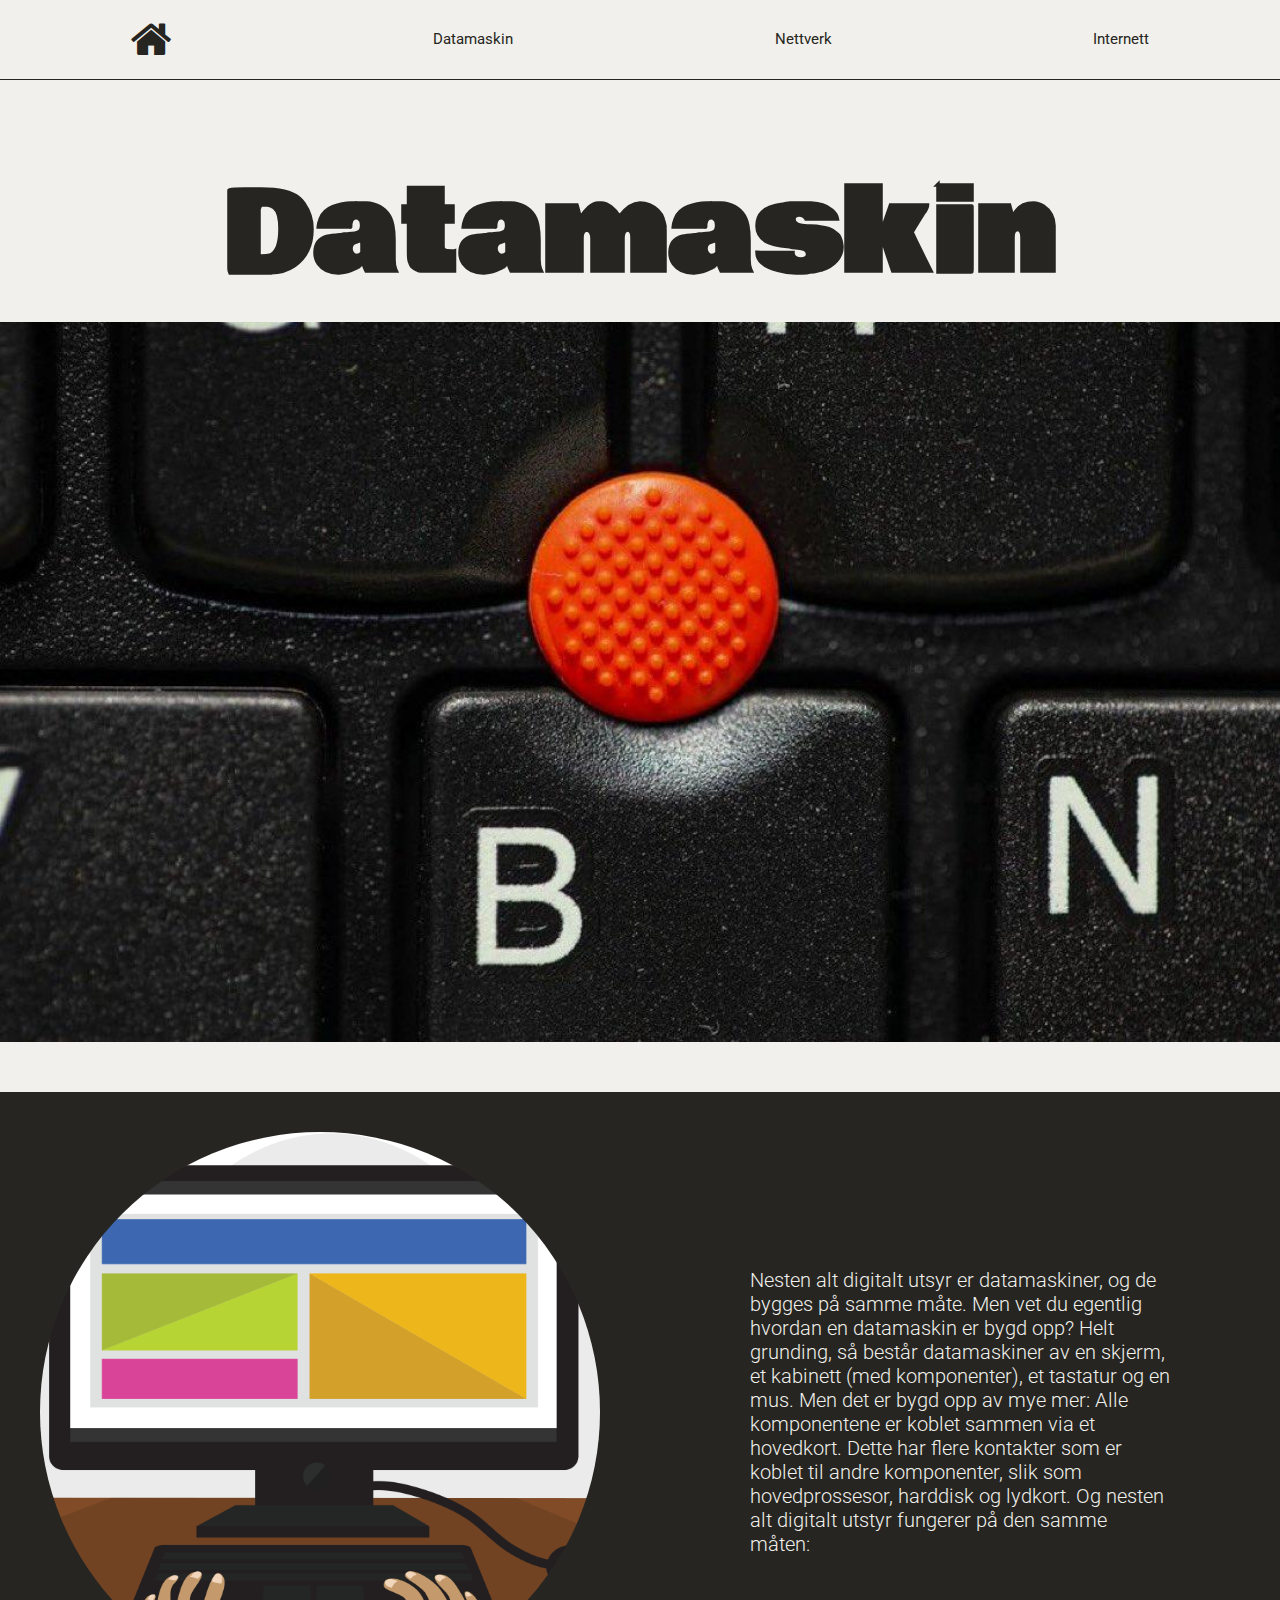
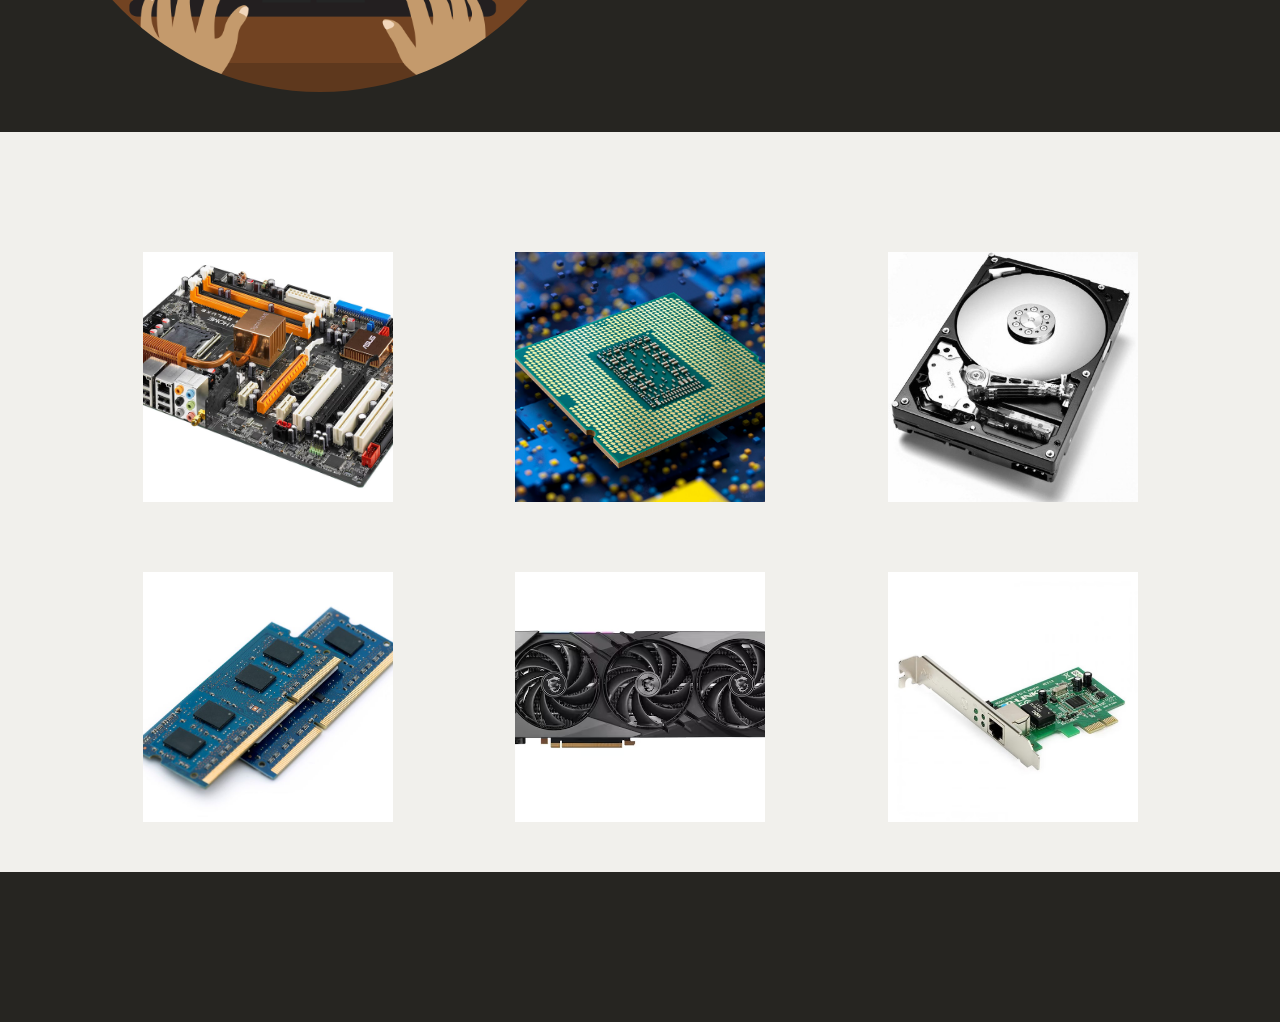
==== commit 57843b40: "Det meste som manglet, faglig innhold og media queries" ====
--- a/datamaskin.html
+++ b/datamaskin.html
@@ -44,9 +44,9 @@
         </aside>
         <article>
             <div class="hovedtekst">
-                <p> Nesten alt digitalt utsyr er datamaskiner, og de bygges på samme måte. Men vet du hvordan en datamaskin er faktisk bygd opp? 
-                    Helt grunidng så består det ac en skjerm, et kabinett med komponenter, et tastatur og en mus. Men det er bygd opp av mye mer: Alle komponentener er kobletsammen via et hovedkort.
-                    Dette har flere ontakter som er kobler til andre komponenter som hovedprossesor, harddisk og lydkort.   Og nesten alt digitalt ustyr funger på den samme måten:
+                <p> Nesten alt digitalt utsyr er datamaskiner, og de bygges på samme måte. Men vet du egentlig hvordan en datamaskin er bygd opp? 
+                    Helt grunding, så består datamaskiner av en skjerm, et kabinett (med komponenter), et tastatur og en mus. Men det er bygd opp av mye mer: Alle komponentene er koblet sammen via et hovedkort.
+                    Dette har flere kontakter som er koblet til andre komponenter, slik som hovedprossesor, harddisk og lydkort.   Og nesten alt digitalt utstyr fungerer på den samme måten:
                 </p>
             </div>
         </article>
--- a/style.css
+++ b/style.css
@@ -1,5 +1,6 @@
 @import url('https://fonts.googleapis.com/css2?family=Roboto+Flex:opsz,wght@8..144,100..1000&family=Roboto:ital,wght@0,100;0,300;0,400;0,500;0,700;0,900;1,100;1,300;1,400;1,500;1,700;1,900&family=Rubik+80s+Fade&display=swap');
 @import url('https://fonts.googleapis.com/css2?family=Poiret+One&family=Roboto+Flex:opsz,wght@8..144,100..1000&family=Roboto:ital,wght@0,100;0,300;0,400;0,500;0,700;0,900;1,100;1,300;1,400;1,500;1,700;1,900&family=Rubik+80s+Fade&family=Space+Grotesk:wght@300..700&display=swap');
+@import url('https://fonts.googleapis.com/css2?family=Bowlby+One&family=Poiret+One&family=Roboto+Flex:opsz,wght@8..144,100..1000&family=Roboto:ital,wght@0,100;0,300;0,400;0,500;0,700;0,900;1,100;1,300;1,400;1,500;1,700;1,900&family=Rubik+80s+Fade&family=Space+Grotesk:wght@300..700&display=swap');
 
 /* CSS style reset*/
 
@@ -62,6 +63,7 @@
     font-family: 'Roboto';
     font-weight: 400;
     padding-inline: 20px;
+    border-bottom: 0.5px solid rgb(38, 37, 33);
 
 }
 
@@ -74,7 +76,7 @@
 }
 
 .fa-home {
-    font-size: 90px;
+    font-size: 44px !important;
 
 }
 
@@ -138,9 +140,9 @@
 }
 
 .overskrift h1 {
-    font-family: "Space Grotesk", sans-serif;
+    font-family: "Bowlby One", sans-serif;
     font-weight: 900;
-    font-size: 149px;
+    font-size: 113px;
 }
 
 .index .overskrift {
@@ -150,9 +152,9 @@
     font-size: 120px;
     justify-content: center;
     margin-bottom: 0;
-    margin-top: 40px;
+    margin-top: -7px;
     text-align: center;
-    font-family: "Space Grotesk", sans-serif;
+    font-family: "Bowlby One", sans-serif;
     font-weight: 900;
     font-size: 50px;
 }
@@ -174,18 +176,15 @@
 .index .hero-image {
     background-image: url(bilder/index/hero_image_index.jpg);
     background-size: cover;
-    background-position: 100% 48%;
-    height: 450px;
-    display: flex;
-    justify-content: center;
-    margin: 30px;
-    margin-top: -10px;
-    border-radius: 1%;
-    align-items: center;
+    background-repeat: no-repeat;
+    background-position: center;
+    width: 100%;
+    height: auto;
+    aspect-ratio: 16 / 9;
 }
 
 .index .hero-image {
-    height: 70vh;
+    height: 80vh;
     width: 100%;
 }
 
@@ -195,8 +194,8 @@
     background-repeat: no-repeat;
     background-position: center;
     width: 100%;
-    height: auto; 
-    aspect-ratio: 16 / 9; 
+    height: auto;
+    aspect-ratio: 16 / 9;
 }
 
 .internett .hero-image {
@@ -209,8 +208,8 @@
     background-repeat: no-repeat;
     background-position: center;
     width: 100%;
-    height: auto; 
-    aspect-ratio: 16 / 9; 
+    height: auto;
+    aspect-ratio: 16 / 9;
 }
 
 .nettverk .hero-image {
@@ -219,8 +218,8 @@
     background-repeat: no-repeat;
     background-position: center;
     width: 100%;
-    height: auto; 
-    aspect-ratio: 16 / 9; 
+    height: auto;
+    aspect-ratio: 16 / 9;
 }
 
 /* BODY*/
@@ -321,9 +320,9 @@
 }
 
 .index .bilder .bilde img {
-    width: 300px;
+    width: 250px;
     border-radius: 50%;
-    height: 300px;
+    height: 250px;
     object-fit: cover;
 }
 
@@ -432,7 +431,7 @@
     animation: shaking 0.3s;
 }
 
-.intenett .bilder .bilde:hover .tekst {
+.internett .bilder .bilde:hover .tekst {
     opacity: 1;
     color: black;
     font-weight: 300;
@@ -459,23 +458,23 @@
 /* DATAMASKIN INNHOLD*/
 
 .datamaskin aside {
-    grid-column: 1/3;
-    grid-row: 1/2;
+    grid-column: 1 / 3;
+    grid-row: 1 / 2;
     background-color: rgb(38, 37, 33);
     display: flex;
     justify-content: center;
     align-items: center;
+    padding: 20px;
 }
 
 .datamaskin article {
-    grid-column: 3/5;
-    grid-row: 1/2;
-    padding: 20px;
+    grid-column: 3 / 5;
+    grid-row: 1 / 2;
     background-color: rgb(38, 37, 33);
     display: flex;
     justify-content: center;
     align-items: center;
-
+    padding: 20px;
 }
 
 .datamaskin .bilder {
@@ -543,6 +542,8 @@
     font-weight: 300;
 }
 
+
+
 .datamaskin .bilder .bilde {
     display: flex;
     justify-content: center;
@@ -664,6 +665,9 @@
     margin-top: 30px;
     background-color: rgb(38, 37, 33);
     color: rgb(241 240 236);
+    display: flex;
+    align-items: center;
+    justify-content: center;
 }
 
 
@@ -681,6 +685,12 @@
     /*INDEX*/
 
 
+    .index .bilder .bilde img {
+        width: 145px;
+        height: 145px;
+    }
+
+
     /*DATAMASKIN*/
 
     .datamaskin article p {
@@ -693,6 +703,8 @@
 
 
     /*INTERNETT*/
+
+
 
 
     /* NETTVERK*/
@@ -706,14 +718,24 @@
     }
 
     .overskrift h1 {
-        font-size: 80px;
+        font-size: 53px;
     }
 
     /*INDEX*/
 
+    .index .bilder {
+        flex-direction: column;
+        align-items: center;
+    }
+
+    .index .bilder .bilde img {
+        width: 250px;
+        height: 250px;
+    }
+
     /*DATAMASKIN*/
 
-    .datamaskin .bilder{
+    .datamaskin .bilder {
         display: flex;
         position: relative;
         flex-direction: column;
@@ -723,11 +745,22 @@
         width: 90%;
         padding: 20px;
     }
-    }
+
 
     /*INTERNETT*/
 
     /*NETTVERK*/
+
+    .nettverk .bilder {
+        display: flex;
+        position: relative;
+        flex-direction: column;
+    }
+
+    .nettverk .bilder img {
+        width: 90%;
+        padding: 20px;
+    }
 }
 
 @media (width < 431px) {
@@ -736,10 +769,6 @@
     }
 
 
-    .overskrift h1 {
-        font-size: 80px;
-    }
-
     /*INDEX*/
 
     /*DATAMASKIN*/
@@ -747,5 +776,4 @@
     /*INTERNETT*/
 
     /*NETTVERK*/
-}
-
+}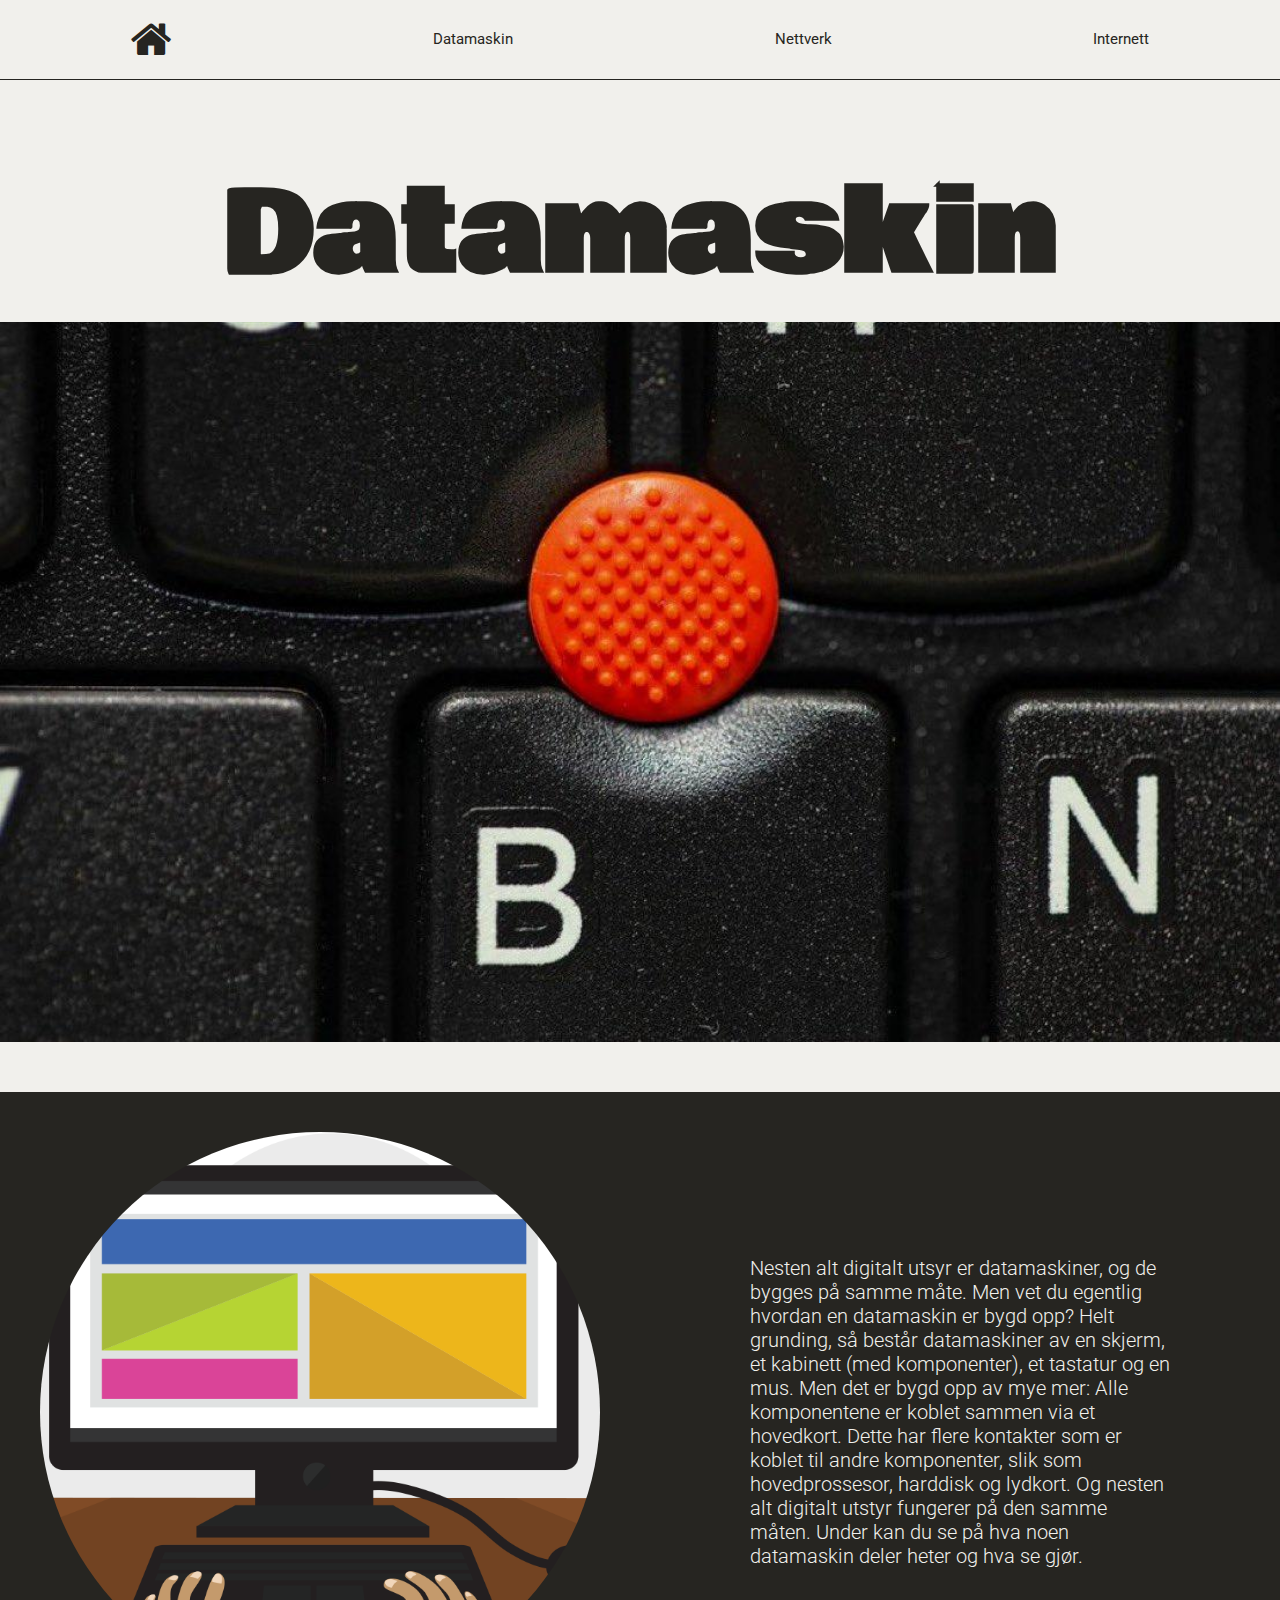
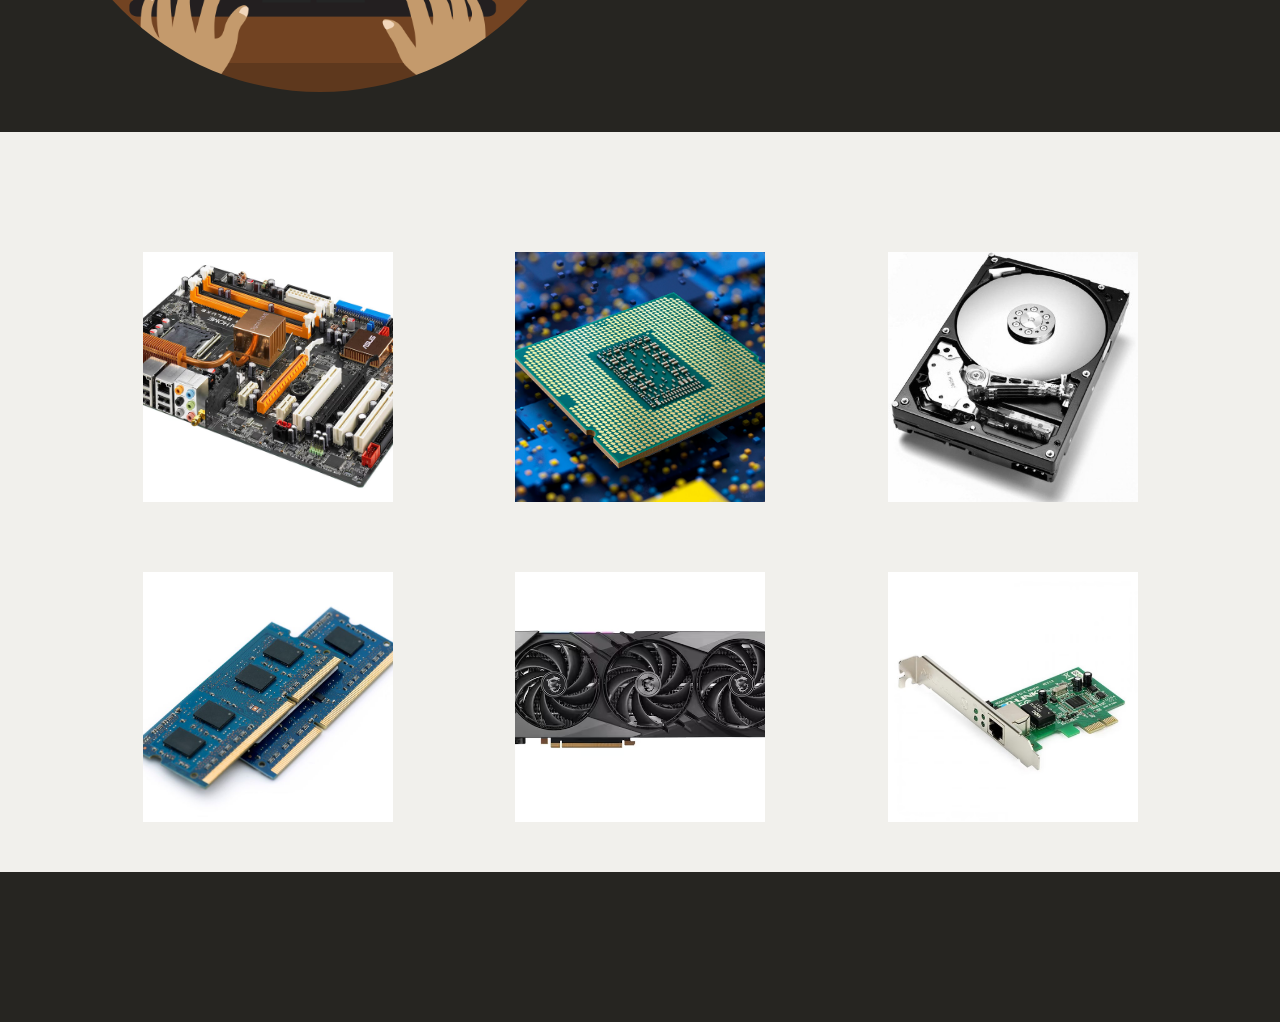
==== commit 7eeb3f93: "skrive feil" ====
--- a/datamaskin.html
+++ b/datamaskin.html
@@ -46,7 +46,7 @@
             <div class="hovedtekst">
                 <p> Nesten alt digitalt utsyr er datamaskiner, og de bygges på samme måte. Men vet du egentlig hvordan en datamaskin er bygd opp? 
                     Helt grunding, så består datamaskiner av en skjerm, et kabinett (med komponenter), et tastatur og en mus. Men det er bygd opp av mye mer: Alle komponentene er koblet sammen via et hovedkort.
-                    Dette har flere kontakter som er koblet til andre komponenter, slik som hovedprossesor, harddisk og lydkort.   Og nesten alt digitalt utstyr fungerer på den samme måten:
+                    Dette har flere kontakter som er koblet til andre komponenter, slik som hovedprossesor, harddisk og lydkort.   Og nesten alt digitalt utstyr fungerer på den samme måten. Under kan du se på hva noen datamaskin deler heter og hva se gjør.
                 </p>
             </div>
         </article>
--- a/style.css
+++ b/style.css
@@ -1,5 +1,4 @@
 @import url('https://fonts.googleapis.com/css2?family=Roboto+Flex:opsz,wght@8..144,100..1000&family=Roboto:ital,wght@0,100;0,300;0,400;0,500;0,700;0,900;1,100;1,300;1,400;1,500;1,700;1,900&family=Rubik+80s+Fade&display=swap');
-@import url('https://fonts.googleapis.com/css2?family=Poiret+One&family=Roboto+Flex:opsz,wght@8..144,100..1000&family=Roboto:ital,wght@0,100;0,300;0,400;0,500;0,700;0,900;1,100;1,300;1,400;1,500;1,700;1,900&family=Rubik+80s+Fade&family=Space+Grotesk:wght@300..700&display=swap');
 @import url('https://fonts.googleapis.com/css2?family=Bowlby+One&family=Poiret+One&family=Roboto+Flex:opsz,wght@8..144,100..1000&family=Roboto:ital,wght@0,100;0,300;0,400;0,500;0,700;0,900;1,100;1,300;1,400;1,500;1,700;1,900&family=Rubik+80s+Fade&family=Space+Grotesk:wght@300..700&display=swap');
 
 /* CSS style reset*/
@@ -181,6 +180,7 @@
     width: 100%;
     height: auto;
     aspect-ratio: 16 / 9;
+    margin-top: 20px;
 }
 
 .index .hero-image {
@@ -213,7 +213,7 @@
 }
 
 .nettverk .hero-image {
-    background-image: url(bilder/nettverk/nettverk123.jpg);
+    background-image: url(https://smartinnovationnorway.com/wp-content/uploads/2023/12/Digitalt-nettverksmote.png);
     background-size: cover;
     background-repeat: no-repeat;
     background-position: center;
@@ -261,7 +261,7 @@
 /* INDEX INNHOLD*/
 
 .index article {
-    grid-column: 1/3;
+    grid-column: 1/5;
     grid-row: 1/3;
     padding: 20px;
     background-color: rgb(241 240 236);
@@ -271,16 +271,10 @@
     justify-content: center;
 }
 
-.index aside {
-    grid-column: 3/5;
-    grid-row: 1/3;
-    padding: 20px;
-    background-color: rgb(241 240 236);
-    color: rgb(38, 37, 33);
-    display: flex;
-    justify-content: center;
-    align-items: center;
-}
+.index article p {
+    font-size: 23px;
+}
+
 
 .index .bilder {
     grid-column: 1/5;
@@ -334,11 +328,6 @@
     width: 50%;
 }
 
-.index aside .bilde {
-    width: 65%;
-    padding: 20px;
-}
-
 /*INTERNETT INNHOLD*/
 
 .internett aside {
@@ -352,7 +341,7 @@
 }
 
 .internett article {
-    grid-column: 2/4;
+    grid-column: 2/5;
     grid-row: 1/5;
     padding: 20px;
     background-color: rgb(241 240 236);
@@ -679,20 +668,14 @@
     }
 
     .overskrift h1 {
-        font-size: 110px;
-    }
-
-    /*INDEX*/
-
+        font-size: 84px;
+    }
 
     .index .bilder .bilde img {
         width: 145px;
         height: 145px;
     }
 
-
-    /*DATAMASKIN*/
-
     .datamaskin article p {
         font-size: 16px;
     }
@@ -701,14 +684,13 @@
         width: 194px;
     }
 
-
-    /*INTERNETT*/
-
-
-
-
-    /* NETTVERK*/
-
+    .datamaskin aside .bilde {
+        width: 400px;
+        padding: 20px;
+        border-radius: 50%;
+        height: 400px;
+        object-fit: cover;
+    }
 
 }
 
@@ -721,8 +703,6 @@
         font-size: 53px;
     }
 
-    /*INDEX*/
-
     .index .bilder {
         flex-direction: column;
         align-items: center;
@@ -732,8 +712,6 @@
         width: 250px;
         height: 250px;
     }
-
-    /*DATAMASKIN*/
 
     .datamaskin .bilder {
         display: flex;
@@ -744,12 +722,22 @@
     .datamaskin .bilder img {
         width: 90%;
         padding: 20px;
-    }
-
-
-    /*INTERNETT*/
-
-    /*NETTVERK*/
+
+
+    }
+
+    .datamaskin article p {
+        font-size: 10px;
+    }
+
+
+    .datamaskin aside .bilde {
+        width: 300px;
+        padding: 20px;
+        border-radius: 50%;
+        height: 300px;
+        object-fit: cover;
+    }
 
     .nettverk .bilder {
         display: flex;
@@ -768,12 +756,4 @@
         background-color: yellow;
     }
 
-
-    /*INDEX*/
-
-    /*DATAMASKIN*/
-
-    /*INTERNETT*/
-
-    /*NETTVERK*/
 }